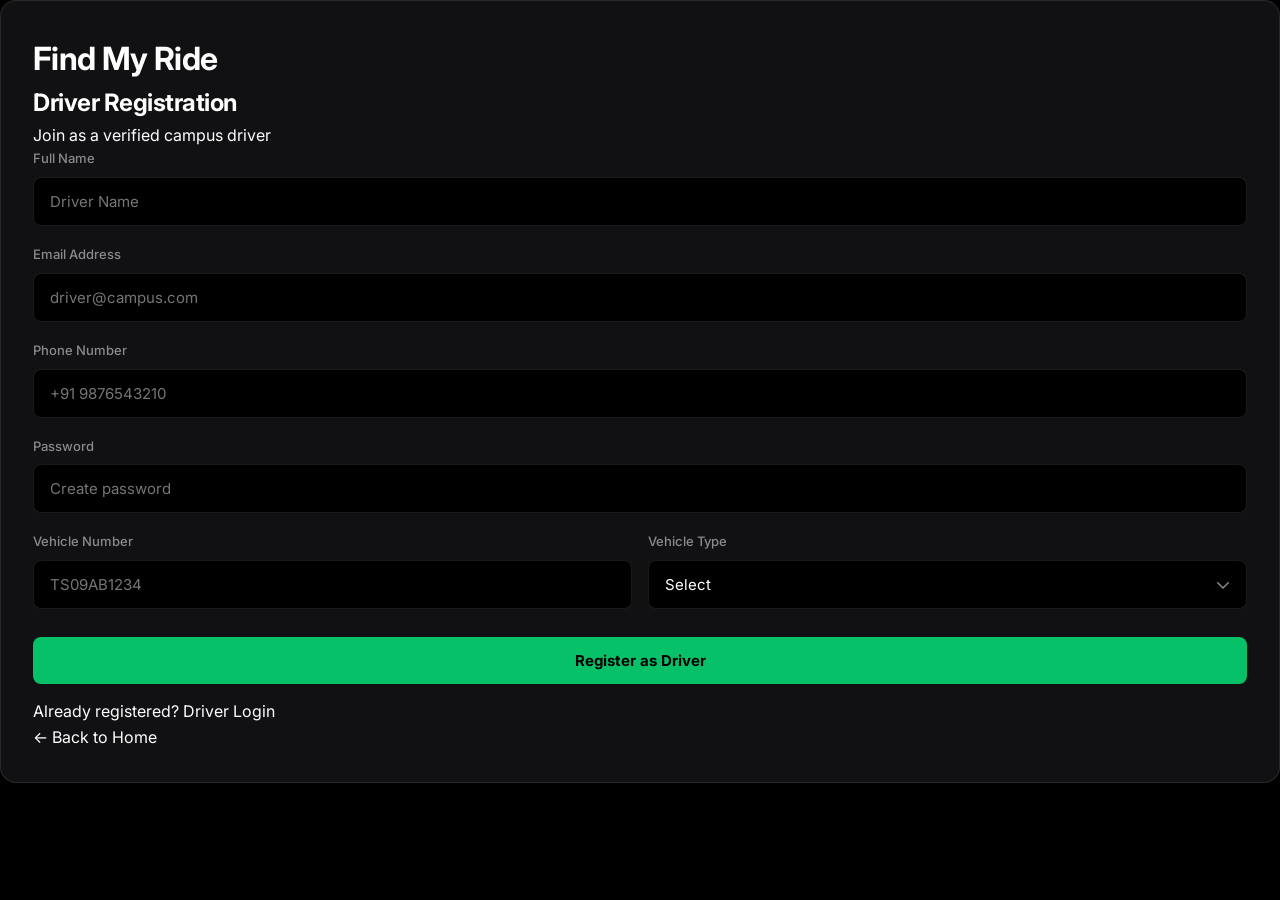
==== frontend/driver-register.html @ df04ccb3 "Update Find My Ride codebase: cleaned comments, enhanced UI and backend API" ====
<!DOCTYPE html>
<html lang="en">

<head>
    <meta charset="UTF-8">
    <meta name="viewport" content="width=device-width, initial-scale=1.0">
    <title>Driver Registration — Find My Ride</title>
    <link rel="stylesheet" href="css/style.css">
</head>

<body>

    <div class="auth-container">
        <div class="auth-card">

            <h1>Find My Ride</h1>
            <h2>Driver Registration</h2>
            <p class="subtitle">Join as a verified campus driver</p>

            <form id="driverRegisterForm">
                <div class="form-group">
                    <label for="driverName">Full Name</label>
                    <input type="text" id="driverName" placeholder="Driver Name" required autocomplete="name">
                </div>

                <div class="form-group">
                    <label for="driverEmail">Email Address</label>
                    <input type="email" id="driverEmail" placeholder="driver@campus.com" required autocomplete="email">
                </div>

                <div class="form-group">
                    <label for="driverPhone">Phone Number</label>
                    <input type="tel" id="driverPhone" placeholder="+91 9876543210" required autocomplete="tel">
                </div>

                <div class="form-group">
                    <label for="driverPassword">Password</label>
                    <input type="password" id="driverPassword" placeholder="Create password" required autocomplete="new-password">
                </div>

                <div class="input-row">
                    <div class="form-group">
                        <label for="vehicleNumber">Vehicle Number</label>
                        <input type="text" id="vehicleNumber" placeholder="TS09AB1234" required>
                    </div>

                    <div class="form-group">
                        <label for="vehicleType">Vehicle Type</label>
                        <select id="vehicleType" required>
                            <option value="">Select</option>
                            <option value="Car">Car</option>
                            <option value="Auto / Rickshaw">Auto / Rickshaw</option>
                            <option value="Bike / Scooter">Bike / Scooter</option>
                            <option value="Cab / SUV">Cab / SUV</option>
                        </select>
                    </div>
                </div>

                <button type="submit" style="margin-top: 10px;">
                    Register as Driver
                </button>
            </form>

            <div id="driverMessage" style="margin-top: 15px; font-weight: 600; font-size: 14px; text-align: center;"></div>

            <div class="auth-links">
                <p>Already registered? <a href="driver-login.html">Driver Login</a></p>
                <p><a href="index.html">← Back to Home</a></p>
            </div>

        </div>
    </div>

    <script src="js/config.js"></script>
    <script src="js/app.js"></script>
    <script src="js/auth.js"></script>

</body>

</html>
---- frontend/css/style.css ----
@import url('https://fonts.googleapis.com/css2?family=Inter:wght@400;500;600;700;800&display=swap');

:root {
    
    --bg-primary: #000000;
    --bg-secondary: #111113;
    --bg-card: #111113;
    --bg-card-hover: #17171a;
    --bg-input: #000000;

    
    --border-color: rgba(255, 255, 255, 0.1);
    --border-highlight: rgba(255, 255, 255, 0.28);

    
    --accent-primary: #06c167;
    --accent-primary-hover: #05a85a;
    --accent-ink: #000000;

    
    --status-pending: #d97706;
    --status-accepted: #06c167;
    --status-completed: #10b981;
    --status-cancelled: #ef4444;

    
    --text-main: #ffffff;
    --text-muted: #8a8a8f;
    --text-dim: #55555a;

    --font-heading: 'Inter', -apple-system, BlinkMacSystemFont, "Segoe UI", Roboto, sans-serif;
    --font-body: 'Inter', -apple-system, BlinkMacSystemFont, "Segoe UI", Roboto, sans-serif;

    --radius-sm: 8px;
    --radius-md: 12px;
    --radius-lg: 16px;
    --radius-full: 9999px;

    
    --shadow-card: none;
    --backdrop-blur: none;
}

* {
    box-sizing: border-box;
    margin: 0;
    padding: 0;
    box-shadow: none !important;
    text-shadow: none !important;
}

body {
    font-family: var(--font-body);
    background-color: var(--bg-primary);
    color: var(--text-main);
    min-height: 100vh;
    line-height: 1.6;
    overflow-x: hidden;
    -webkit-font-smoothing: antialiased;
}

::-webkit-scrollbar {
    width: 6px;
    height: 6px;
}

::-webkit-scrollbar-track {
    background: var(--bg-primary);
}

::-webkit-scrollbar-thumb {
    background: rgba(255, 255, 255, 0.15);
    border-radius: var(--radius-full);
}

::-webkit-scrollbar-thumb:hover {
    background: rgba(255, 255, 255, 0.3);
}

h1, h2, h3, h4, h5, h6 {
    font-family: var(--font-heading);
    font-weight: 700;
    letter-spacing: -0.02em;
    color: var(--text-main);
}

a {
    color: var(--text-main);
    text-decoration: none;
}

*:focus-visible {
    outline: 2px solid var(--accent-primary);
    outline-offset: 2px;
}

.navbar {
    width: 100%;
    padding: 18px 40px;
    background: var(--bg-primary);
    border-bottom: 1px solid var(--border-color);
    position: sticky;
    top: 0;
    z-index: 1000;
    display: flex;
    justify-content: space-between;
    align-items: center;
}

.navbar .logo,
.navbar .brand {
    font-family: var(--font-heading);
    font-size: 20px;
    font-weight: 800;
    color: var(--text-main);
    letter-spacing: -0.03em;
    cursor: pointer;
}

.nav-actions {
    display: flex;
    align-items: center;
    gap: 16px;
}

.user-badge {
    background: var(--bg-secondary);
    border: 1px solid var(--border-color);
    padding: 8px 16px;
    border-radius: var(--radius-full);
    font-size: 13px;
    font-weight: 500;
    color: var(--text-muted);
}

.user-badge strong {
    color: var(--text-main);
}

.container {
    width: 92%;
    max-width: 1200px;
    margin: 36px auto 64px;
}

.dashboard-container {
    width: 94%;
    max-width: 1280px;
    margin: 36px auto 64px;
}

.dashboard-header {
    display: flex;
    justify-content: space-between;
    align-items: center;
    margin-bottom: 32px;
    flex-wrap: wrap;
    gap: 20px;
}

.dashboard-card,
.portal-card,
.auth-card {
    background: var(--bg-secondary);
    border: 1px solid var(--border-color);
    border-radius: var(--radius-lg);
    padding: 32px;
    margin-bottom: 24px;
    transition: border-color 0.2s ease;
}

.dashboard-card:hover,
.portal-card:hover {
    border-color: var(--border-highlight);
}

.section-header {
    display: flex;
    justify-content: space-between;
    align-items: center;
    margin-bottom: 20px;
    gap: 16px;
    flex-wrap: wrap;
}

.section-header h2 {
    font-size: 20px;
    font-weight: 700;
}

.section-header .subtitle {
    font-size: 14px;
    color: var(--text-muted);
    font-weight: 400;
}

form {
    display: flex;
    flex-direction: column;
    gap: 18px;
    text-align: left;
}

.form-group {
    display: flex;
    flex-direction: column;
    gap: 8px;
}

label {
    font-size: 13px;
    font-weight: 500;
    color: var(--text-muted);
}

input,
select,
textarea {
    width: 100%;
    padding: 14px 16px;
    background: var(--bg-primary);
    border: 1px solid var(--border-color);
    border-radius: var(--radius-sm);
    font-family: var(--font-body);
    font-size: 15px;
    font-weight: 400;
    color: var(--text-main);
    transition: border-color 0.2s ease;
}

input:focus,
select:focus,
textarea:focus {
    outline: none;
    border-color: var(--accent-primary);
}

select {
    cursor: pointer;
    appearance: none;
    background-image: url("data:image/svg+xml,%3Csvg xmlns='http://www.w3.org/2000/svg' fill='none' viewBox='0 0 24 24' stroke='%238a8a8f'%3E%3Cpath stroke-linecap='round' stroke-linejoin='round' stroke-width='2' d='M19 9l-7 7-7-7'%3E%3C/path%3E%3C/svg%3E");
    background-repeat: no-repeat;
    background-position: right 14px center;
    background-size: 18px;
    padding-right: 40px;
}

select option {
    background-color: var(--bg-secondary);
    color: var(--text-main);
}

textarea {
    resize: vertical;
    min-height: 90px;
}

.input-row {
    display: grid;
    grid-template-columns: 1fr 1fr;
    gap: 16px;
}

button,
.btn {
    display: inline-flex;
    align-items: center;
    justify-content: center;
    gap: 10px;
    padding: 14px 24px;
    border: none;
    border-radius: var(--radius-sm);
    font-family: var(--font-body);
    font-size: 15px;
    font-weight: 700;
    cursor: pointer;
    background: var(--accent-primary);
    color: var(--accent-ink);
    transition: opacity 0.15s ease;
    text-decoration: none;
}

button:hover,
.btn:hover {
    opacity: 0.9;
}

button.primary,
.btn.primary,
.btn-rapido {
    background: var(--accent-primary);
    color: var(--accent-ink);
    border: none;
    font-weight: 700;
}

button.secondary,
.btn.secondary {
    background: transparent;
    color: var(--text-main);
    border: 1px solid var(--border-color);
}

button.secondary:hover,
.btn.secondary:hover {
    background: var(--bg-card-hover);
    border-color: var(--border-highlight);
}

button.danger,
.btn.danger {
    background: transparent;
    color: var(--status-cancelled);
    border: 1px solid rgba(239, 68, 68, 0.3);
}

button.danger:hover,
.btn.danger:hover {
    background: rgba(239, 68, 68, 0.1);
}

button.success,
.btn.success {
    background: var(--accent-primary);
    color: var(--accent-ink);
}

.small-button,
button.small-button {
    padding: 8px 16px;
    font-size: 13px;
    border-radius: var(--radius-sm);
}

.button-row {
    display: flex;
    gap: 12px;
    flex-wrap: wrap;
}

.preset-section {
    margin: 16px 0 20px;
}

.location-presets {
    display: flex;
    flex-wrap: wrap;
    gap: 8px;
}

.preset-btn {
    padding: 8px 16px;
    background: var(--bg-primary);
    border: 1px solid var(--border-color);
    border-radius: var(--radius-full);
    font-size: 13px;
    font-weight: 500;
    color: var(--text-muted);
    cursor: pointer;
    transition: border-color 0.2s ease, color 0.2s ease;
}

.preset-btn:hover {
    border-color: var(--border-highlight);
    color: var(--text-main);
}

.preset-btn.active {
    background: var(--text-main);
    color: var(--bg-primary);
    border-color: var(--text-main);
}

.map-wrapper {
    position: relative;
    border-radius: var(--radius-md);
    overflow: hidden;
    border: 1px solid var(--border-color);
    margin-top: 16px;
}

#leafletMap,
#driverMap,
#bookingMap,
#activeRideMap {
    width: 100%;
    height: 360px;
    background: #000000;
    z-index: 1;
}

.leaflet-tile-pane {
    filter: brightness(0.55) invert(1) contrast(3.2) hue-rotate(200deg) saturate(0.2) brightness(0.65);
}

.map-overlay-info {
    position: absolute;
    bottom: 12px;
    left: 12px;
    right: 12px;
    z-index: 1000;
    background: #000000;
    border: 1px solid var(--border-color);
    padding: 12px 18px;
    border-radius: var(--radius-sm);
    display: flex;
    justify-content: space-between;
    align-items: center;
    font-size: 13px;
    color: var(--text-muted);
}

.map-overlay-info strong {
    color: var(--text-main);
}

.status-badge {
    display: inline-flex;
    align-items: center;
    padding: 6px 14px;
    border-radius: var(--radius-full);
    font-size: 12px;
    font-weight: 600;
    letter-spacing: 0.03em;
    border: 1px solid var(--border-color);
    color: var(--text-muted);
    background: var(--bg-primary);
}

.badge-pending {
    color: var(--status-pending);
    border-color: rgba(217, 119, 6, 0.35);
    background: rgba(217, 119, 6, 0.08);
}

.badge-accepted,
.badge-started {
    color: var(--accent-primary);
    border-color: rgba(6, 193, 103, 0.35);
    background: rgba(6, 193, 103, 0.08);
}

.badge-completed {
    color: var(--status-completed);
    border-color: rgba(16, 185, 129, 0.35);
    background: rgba(16, 185, 129, 0.08);
}

.badge-cancelled {
    color: var(--status-cancelled);
    border-color: rgba(239, 68, 68, 0.35);
    background: rgba(239, 68, 68, 0.08);
}

.ride-card {
    background: var(--bg-secondary);
    border: 1px solid var(--border-color);
    border-radius: var(--radius-md);
    padding: 24px;
    margin-top: 16px;
    transition: border-color 0.2s ease;
}

.ride-card:hover {
    border-color: var(--border-highlight);
}

.ride-card.active-ride-card {
    border-color: var(--border-highlight);
}

.ride-header {
    display: flex;
    justify-content: space-between;
    align-items: center;
    margin-bottom: 16px;
    padding-bottom: 14px;
    border-bottom: 1px solid var(--border-color);
}

.ride-header h3 {
    font-size: 18px;
    font-weight: 700;
}

.route-flow {
    display: flex;
    flex-direction: column;
    gap: 14px;
    margin: 16px 0;
}

.route-step {
    display: flex;
    align-items: center;
    gap: 12px;
}

.route-label {
    font-size: 12px;
    font-weight: 600;
    color: var(--text-muted);
    min-width: 90px;
    text-transform: uppercase;
    letter-spacing: 0.04em;
}

.route-details strong {
    font-size: 15px;
    color: var(--text-main);
    font-weight: 600;
}

.driver-info-box {
    background: var(--bg-primary);
    border: 1px solid var(--border-color);
    border-radius: var(--radius-sm);
    padding: 18px;
    margin-top: 16px;
    display: grid;
    grid-template-columns: repeat(auto-fit, minmax(180px, 1fr));
    gap: 14px;
}

.driver-info-box p {
    font-size: 14px;
    color: var(--text-muted);
}

.driver-info-box strong {
    color: var(--text-main);
    display: block;
    font-size: 12px;
    text-transform: uppercase;
    letter-spacing: 0.03em;
    margin-bottom: 2px;
}

.empty-state {
    text-align: center;
    padding: 48px 24px;
    color: var(--text-muted);
}

.empty-state h3 {
    font-size: 18px;
    color: var(--text-main);
    margin-bottom: 8px;
}

.filter-row {
    display: flex;
    gap: 12px;
    margin-bottom: 24px;
    flex-wrap: wrap;
}

.filter-row select,
.filter-row input {
    flex: 1;
    min-width: 160px;
}

.profile-grid {
    display: grid;
    grid-template-columns: repeat(auto-fit, minmax(200px, 1fr));
    gap: 16px;
}

.profile-stat {
    background: var(--bg-primary);
    border: 1px solid var(--border-color);
    padding: 16px 20px;
    border-radius: var(--radius-sm);
}

.profile-stat strong {
    font-size: 12px;
    color: var(--text-muted);
    display: block;
    text-transform: uppercase;
    letter-spacing: 0.03em;
    margin-bottom: 4px;
}

.profile-stat p {
    font-size: 16px;
    font-weight: 600;
    color: var(--text-main);
}

.switch-label {
    display: inline-flex;
    align-items: center;
    gap: 14px;
    cursor: pointer;
    font-weight: 600;
    font-size: 15px;
}

.switch {
    position: relative;
    display: inline-block;
    width: 52px;
    height: 28px;
}

.switch input {
    opacity: 0;
    width: 0;
    height: 0;
}

.slider {
    position: absolute;
    cursor: pointer;
    top: 0;
    left: 0;
    right: 0;
    bottom: 0;
    background-color: var(--bg-primary);
    transition: .25s;
    border-radius: 34px;
    border: 1px solid var(--border-color);
}

.slider:before {
    position: absolute;
    content: "";
    height: 20px;
    width: 20px;
    left: 3px;
    bottom: 3px;
    background-color: var(--text-muted);
    transition: .25s;
    border-radius: 50%;
}

input:checked + .slider {
    background-color: var(--bg-primary);
    border-color: var(--accent-primary);
}

input:checked + .slider:before {
    transform: translateX(24px);
    background-color: var(--accent-primary);
}

.toast-stack {
    position: fixed;
    bottom: 24px;
    right: 24px;
    z-index: 9999;
    display: flex;
    flex-direction: column;
    gap: 10px;
    pointer-events: none;
}

.toast {
    background: var(--bg-secondary);
    border: 1px solid var(--border-color);
    padding: 14px 20px;
    border-radius: var(--radius-sm);
    color: var(--text-main);
    font-size: 14px;
    font-weight: 500;
    display: flex;
    align-items: center;
    gap: 12px;
    min-width: 280px;
    max-width: 420px;
    pointer-events: auto;
}

.toast-dot {
    width: 8px;
    height: 8px;
    border-radius: 50%;
    background: var(--text-muted);
}

.toast-dot.success {
    background: var(--accent-primary);
}

.toast-dot.error {
    background: var(--status-cancelled);
}

.unified-portal-body {
    background-color: var(--bg-primary);
    min-height: 100vh;
    display: flex;
    flex-direction: column;
    justify-content: center;
    align-items: center;
    position: relative;
    overflow-x: hidden;
}

.city-map-overlay {
    position: fixed;
    top: 0;
    left: 0;
    width: 100vw;
    height: 100vh;
    background-image: url("data:image/svg+xml,%3Csvg xmlns='http://www.w3.org/2000/svg' width='120' height='120' viewBox='0 0 120 120'%3E%3Cpath d='M0 30h120M0 60h120M0 90h120M30 0v120M60 0v120M90 0v120' stroke='rgba(255,255,255,0.02)' stroke-width='1.5' fill='none'/%3E%3C/svg%3E");
    background-size: 140px 140px;
    z-index: 1;
    pointer-events: none;
}

.portal-brand-header {
    position: relative;
    z-index: 10;
    margin-bottom: 24px;
    text-align: center;
}

.portal-brand-header .brand-logo {
    display: inline-flex;
    align-items: center;
    font-family: var(--font-heading);
    font-size: 26px;
    font-weight: 800;
    color: var(--text-main);
    letter-spacing: -0.03em;
}

.unified-auth-card {
    position: relative;
    z-index: 10;
    width: 100%;
    max-width: 420px;
    background: var(--bg-secondary);
    border: 1px solid var(--border-color);
    border-radius: var(--radius-lg);
    padding: 36px 32px;
}

.segmented-control-wrapper {
    background: var(--bg-primary);
    border: 1px solid var(--border-color);
    border-radius: var(--radius-full);
    padding: 4px;
    display: grid;
    grid-template-columns: 1fr 1fr;
    position: relative;
    margin-bottom: 28px;
}

.segmented-control-wrapper .pill-highlight {
    position: absolute;
    top: 4px;
    bottom: 4px;
    left: 4px;
    width: calc(50% - 4px);
    background: var(--text-main);
    border-radius: var(--radius-full);
    transition: transform 0.25s cubic-bezier(0.4, 0, 0.2, 1);
}

.segmented-control-wrapper.driver-active .pill-highlight {
    transform: translateX(100%);
}

.segmented-control-wrapper .role-btn {
    position: relative;
    z-index: 2;
    background: transparent;
    border: none;
    outline: none;
    color: var(--text-muted);
    font-family: var(--font-heading);
    font-size: 14px;
    font-weight: 600;
    padding: 10px 16px;
    border-radius: var(--radius-full);
    cursor: pointer;
    display: flex;
    align-items: center;
    justify-content: center;
    transition: color 0.25s ease;
}

.segmented-control-wrapper .role-btn.active {
    color: var(--bg-primary);
}

.portal-card-header {
    text-align: center;
    margin-bottom: 24px;
}

.portal-card-header h1 {
    font-size: 22px;
    font-weight: 700;
    color: var(--text-main);
    margin-bottom: 6px;
}

.portal-card-header p {
    font-size: 14px;
    color: var(--text-muted);
}

.form-group-uber {
    margin-bottom: 20px;
}

.form-group-uber label {
    display: block;
    font-size: 13px;
    font-weight: 500;
    color: var(--text-muted);
    margin-bottom: 8px;
}

.input-uber {
    width: 100%;
    background: var(--bg-primary);
    border: 1px solid var(--border-color);
    border-radius: var(--radius-sm);
    padding: 14px 16px;
    font-family: var(--font-body);
    font-size: 15px;
    font-weight: 400;
    color: var(--text-main);
    transition: border-color 0.2s ease;
    outline: none;
}

.input-uber::placeholder {
    color: var(--text-dim);
}

.input-uber:focus {
    border-color: var(--accent-primary);
}

.btn-rapido {
    width: 100%;
    background: var(--accent-primary);
    color: var(--accent-ink);
    font-family: var(--font-heading);
    font-size: 15px;
    font-weight: 700;
    padding: 15px 24px;
    border: none;
    border-radius: var(--radius-sm);
    cursor: pointer;
    display: flex;
    align-items: center;
    justify-content: center;
    gap: 10px;
    transition: opacity 0.15s ease;
    margin-top: 10px;
}

.btn-rapido:hover {
    opacity: 0.9;
}

.portal-card-footer {
    margin-top: 24px;
    padding-top: 20px;
    border-top: 1px solid var(--border-color);
    text-align: center;
    font-size: 14px;
    color: var(--text-muted);
}

.portal-card-footer a {
    color: var(--text-main);
    font-weight: 600;
    text-decoration: none;
    border-bottom: 1px solid var(--text-dim);
}

.portal-card-footer a:hover {
    border-color: var(--text-main);
}

.form-status-msg {
    margin-top: 16px;
    font-size: 14px;
    font-weight: 600;
    text-align: center;
    min-height: 20px;
}

@media (max-width: 768px) {
    .navbar {
        padding: 16px 20px;
    }

    .dashboard-container {
        width: 95%;
        margin-top: 20px;
    }

    .dashboard-card,
    .auth-card {
        padding: 24px 20px;
    }

    .input-row {
        grid-template-columns: 1fr;
    }

    .toast-stack {
        left: 20px;
        right: 20px;
        bottom: 20px;
    }

    .toast {
        min-width: unset;
        width: 100%;
    }
}

.ride-chat-section {
    margin-top: 20px;
    background: var(--bg-primary);
    border: 1px solid var(--border-color);
    border-radius: var(--radius-sm);
    padding: 16px;
}

.ride-chat-header {
    display: flex;
    justify-content: space-between;
    align-items: center;
    padding-bottom: 10px;
    margin-bottom: 12px;
    border-bottom: 1px solid var(--border-color);
}

.ride-chat-header h4 {
    font-size: 14px;
    font-weight: 700;
    color: var(--text-main);
    text-transform: uppercase;
    letter-spacing: 0.03em;
}

.chat-messages-container {
    height: 180px;
    overflow-y: auto;
    display: flex;
    flex-direction: column;
    gap: 8px;
    padding-right: 6px;
    margin-bottom: 12px;
}

.chat-bubble {
    max-width: 80%;
    padding: 10px 14px;
    border-radius: 12px;
    font-size: 13px;
    line-height: 1.4;
    word-break: break-word;
}

.chat-bubble.mine {
    align-self: flex-end;
    background: var(--accent-primary);
    color: var(--accent-ink);
    border-bottom-right-radius: 2px;
    font-weight: 500;
}

.chat-bubble.other {
    align-self: flex-start;
    background: var(--bg-secondary);
    border: 1px solid var(--border-color);
    color: var(--text-main);
    border-bottom-left-radius: 2px;
}

.chat-bubble-sender {
    font-size: 11px;
    font-weight: 700;
    margin-bottom: 3px;
    opacity: 0.75;
}

.chat-bubble-time {
    font-size: 10px;
    opacity: 0.65;
    margin-top: 4px;
    text-align: right;
}

.chat-input-form {
    display: flex;
    gap: 8px;
}

.chat-input-form input {
    flex: 1;
    padding: 10px 14px;
    font-size: 13px;
    background: var(--bg-secondary);
}

.chat-input-form button {
    padding: 10px 18px;
    font-size: 13px;
}

.help-chatbot-fab {
    position: fixed;
    bottom: 24px;
    right: 24px;
    z-index: 9000;
    background: var(--accent-primary);
    color: var(--accent-ink);
    border: none;
    border-radius: var(--radius-full);
    padding: 12px 22px;
    font-family: var(--font-heading);
    font-size: 14px;
    font-weight: 700;
    cursor: pointer;
    display: flex;
    align-items: center;
    gap: 8px;
    box-shadow: none;
    transition: transform 0.15s ease, opacity 0.15s ease;
}

.help-chatbot-fab:hover {
    opacity: 0.9;
    transform: translateY(-2px);
}

.help-chatbot-window {
    position: fixed;
    bottom: 84px;
    right: 24px;
    width: 360px;
    max-width: calc(100vw - 32px);
    height: 480px;
    background: var(--bg-secondary);
    border: 1px solid var(--border-color);
    border-radius: var(--radius-lg);
    z-index: 9001;
    display: flex;
    flex-direction: column;
    overflow: hidden;
}

.help-chatbot-window.hidden {
    display: none;
}

.help-bot-header {
    padding: 16px 20px;
    background: var(--bg-primary);
    border-bottom: 1px solid var(--border-color);
    display: flex;
    justify-content: space-between;
    align-items: center;
}

.help-bot-header h3 {
    font-size: 15px;
    font-weight: 700;
}

.help-bot-header button {
    background: transparent;
    border: none;
    color: var(--text-muted);
    font-size: 18px;
    cursor: pointer;
    padding: 4px;
}

.help-bot-header button:hover {
    color: var(--text-main);
}

.help-bot-messages {
    flex: 1;
    padding: 16px;
    overflow-y: auto;
    display: flex;
    flex-direction: column;
    gap: 12px;
}

.help-bot-bubble {
    max-width: 85%;
    padding: 10px 14px;
    border-radius: 12px;
    font-size: 13px;
    line-height: 1.45;
}

.help-bot-bubble.bot {
    align-self: flex-start;
    background: var(--bg-primary);
    border: 1px solid var(--border-color);
    color: var(--text-main);
    border-bottom-left-radius: 2px;
}

.help-bot-bubble.user {
    align-self: flex-end;
    background: var(--accent-primary);
    color: var(--accent-ink);
    border-bottom-right-radius: 2px;
    font-weight: 500;
}

.help-bot-chips {
    padding: 8px 16px;
    display: flex;
    gap: 6px;
    overflow-x: auto;
    border-top: 1px solid var(--border-color);
    background: var(--bg-primary);
}

.help-chip-btn {
    white-space: nowrap;
    padding: 5px 12px;
    background: var(--bg-secondary);
    border: 1px solid var(--border-color);
    border-radius: var(--radius-full);
    font-size: 11px;
    color: var(--text-muted);
    cursor: pointer;
}

.help-chip-btn:hover {
    border-color: var(--border-highlight);
    color: var(--text-main);
}

.help-bot-input-form {
    padding: 12px 16px;
    background: var(--bg-primary);
    border-top: 1px solid var(--border-color);
    display: flex;
    gap: 8px;
}

.help-bot-input-form input {
    flex: 1;
    padding: 9px 12px;
    font-size: 13px;
    background: var(--bg-secondary);
}

.help-bot-input-form button {
    padding: 9px 16px;
    font-size: 13px;
}
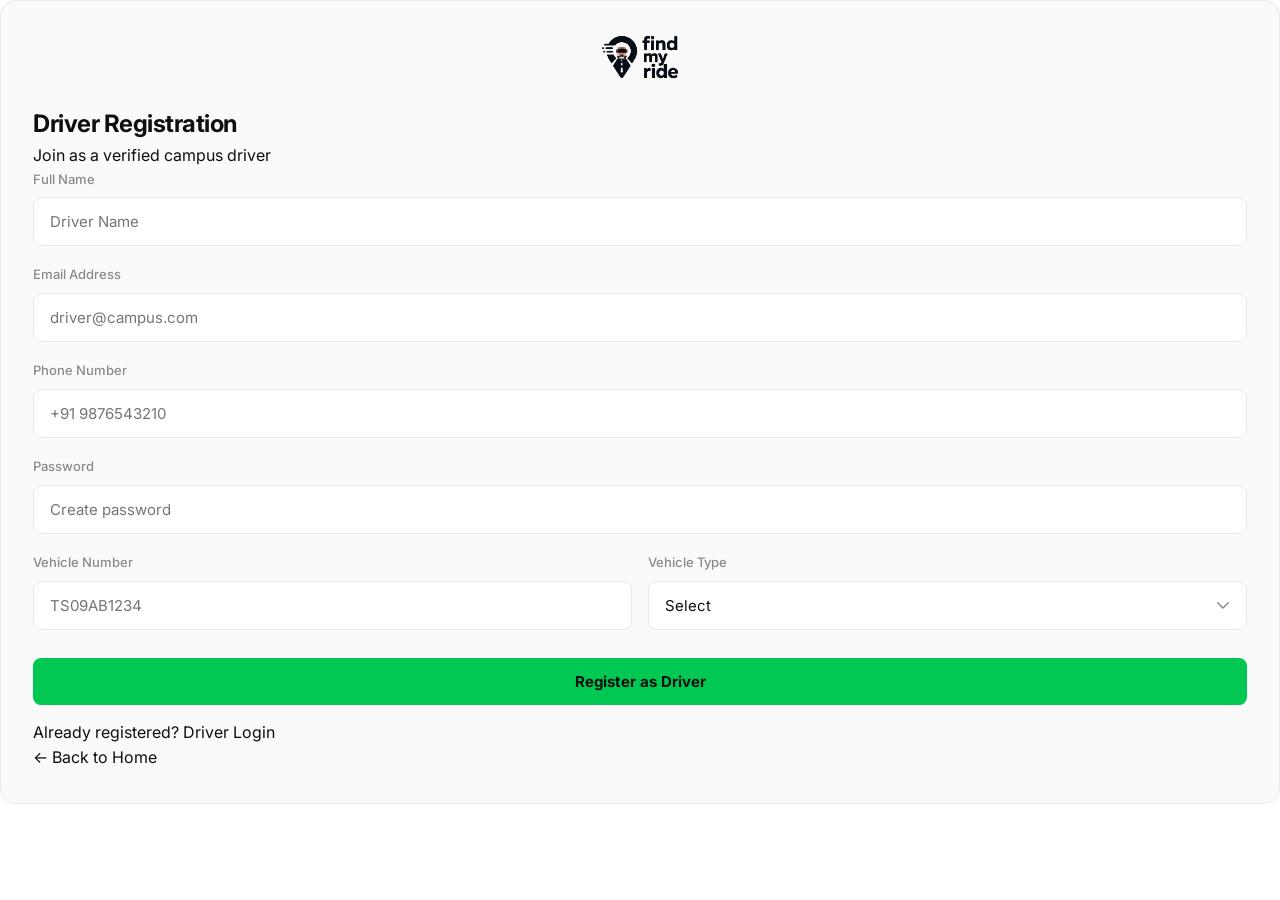
==== commit 87e62266: "changed in config.js" ====
--- a/frontend/driver-register.html
+++ b/frontend/driver-register.html
@@ -6,6 +6,7 @@
     <meta name="viewport" content="width=device-width, initial-scale=1.0">
     <title>Driver Registration — Find My Ride</title>
     <link rel="stylesheet" href="css/style.css">
+    <link rel="icon" type="image/png" href="assets/logo-mark.png">
 </head>
 
 <body>
@@ -13,7 +14,11 @@
     <div class="auth-container">
         <div class="auth-card">
 
-            <h1>Find My Ride</h1>
+            <div style="text-align: center; margin-bottom: 16px;">
+                <a href="index.html" title="Back to Home">
+                    <img src="assets/logo.png" alt="Find My Ride" style="height: 48px; width: auto; object-fit: contain;">
+                </a>
+            </div>
             <h2>Driver Registration</h2>
             <p class="subtitle">Join as a verified campus driver</p>
 
--- a/frontend/css/style.css
+++ b/frontend/css/style.css
@@ -1,1164 +1,2022 @@
-@import url('https://fonts.googleapis.com/css2?family=Inter:wght@400;500;600;700;800&display=swap');
-
-:root {
-    
-    --bg-primary: #000000;
-    --bg-secondary: #111113;
-    --bg-card: #111113;
-    --bg-card-hover: #17171a;
-    --bg-input: #000000;
-
-    
-    --border-color: rgba(255, 255, 255, 0.1);
-    --border-highlight: rgba(255, 255, 255, 0.28);
-
-    
-    --accent-primary: #06c167;
-    --accent-primary-hover: #05a85a;
-    --accent-ink: #000000;
-
-    
-    --status-pending: #d97706;
-    --status-accepted: #06c167;
-    --status-completed: #10b981;
-    --status-cancelled: #ef4444;
-
-    
-    --text-main: #ffffff;
-    --text-muted: #8a8a8f;
-    --text-dim: #55555a;
-
-    --font-heading: 'Inter', -apple-system, BlinkMacSystemFont, "Segoe UI", Roboto, sans-serif;
-    --font-body: 'Inter', -apple-system, BlinkMacSystemFont, "Segoe UI", Roboto, sans-serif;
-
-    --radius-sm: 8px;
-    --radius-md: 12px;
-    --radius-lg: 16px;
-    --radius-full: 9999px;
-
-    
-    --shadow-card: none;
-    --backdrop-blur: none;
-}
-
-* {
-    box-sizing: border-box;
-    margin: 0;
-    padding: 0;
-    box-shadow: none !important;
-    text-shadow: none !important;
-}
-
-body {
-    font-family: var(--font-body);
-    background-color: var(--bg-primary);
-    color: var(--text-main);
-    min-height: 100vh;
-    line-height: 1.6;
-    overflow-x: hidden;
-    -webkit-font-smoothing: antialiased;
-}
-
-::-webkit-scrollbar {
-    width: 6px;
-    height: 6px;
-}
-
-::-webkit-scrollbar-track {
-    background: var(--bg-primary);
-}
-
-::-webkit-scrollbar-thumb {
-    background: rgba(255, 255, 255, 0.15);
-    border-radius: var(--radius-full);
-}
-
-::-webkit-scrollbar-thumb:hover {
-    background: rgba(255, 255, 255, 0.3);
-}
-
-h1, h2, h3, h4, h5, h6 {
-    font-family: var(--font-heading);
-    font-weight: 700;
-    letter-spacing: -0.02em;
-    color: var(--text-main);
-}
-
-a {
-    color: var(--text-main);
-    text-decoration: none;
-}
-
-*:focus-visible {
-    outline: 2px solid var(--accent-primary);
-    outline-offset: 2px;
-}
-
-.navbar {
-    width: 100%;
-    padding: 18px 40px;
-    background: var(--bg-primary);
-    border-bottom: 1px solid var(--border-color);
-    position: sticky;
-    top: 0;
-    z-index: 1000;
-    display: flex;
-    justify-content: space-between;
-    align-items: center;
-}
-
-.navbar .logo,
-.navbar .brand {
-    font-family: var(--font-heading);
-    font-size: 20px;
-    font-weight: 800;
-    color: var(--text-main);
-    letter-spacing: -0.03em;
-    cursor: pointer;
-}
-
-.nav-actions {
-    display: flex;
-    align-items: center;
-    gap: 16px;
-}
-
-.user-badge {
-    background: var(--bg-secondary);
-    border: 1px solid var(--border-color);
-    padding: 8px 16px;
-    border-radius: var(--radius-full);
-    font-size: 13px;
-    font-weight: 500;
-    color: var(--text-muted);
-}
-
-.user-badge strong {
-    color: var(--text-main);
-}
-
-.container {
-    width: 92%;
-    max-width: 1200px;
-    margin: 36px auto 64px;
-}
-
-.dashboard-container {
-    width: 94%;
-    max-width: 1280px;
-    margin: 36px auto 64px;
-}
-
-.dashboard-header {
-    display: flex;
-    justify-content: space-between;
-    align-items: center;
-    margin-bottom: 32px;
-    flex-wrap: wrap;
-    gap: 20px;
-}
-
-.dashboard-card,
-.portal-card,
-.auth-card {
-    background: var(--bg-secondary);
-    border: 1px solid var(--border-color);
-    border-radius: var(--radius-lg);
-    padding: 32px;
-    margin-bottom: 24px;
-    transition: border-color 0.2s ease;
-}
-
-.dashboard-card:hover,
-.portal-card:hover {
-    border-color: var(--border-highlight);
-}
-
-.section-header {
-    display: flex;
-    justify-content: space-between;
-    align-items: center;
-    margin-bottom: 20px;
-    gap: 16px;
-    flex-wrap: wrap;
-}
-
-.section-header h2 {
-    font-size: 20px;
-    font-weight: 700;
-}
-
-.section-header .subtitle {
-    font-size: 14px;
-    color: var(--text-muted);
-    font-weight: 400;
-}
-
-form {
-    display: flex;
-    flex-direction: column;
-    gap: 18px;
-    text-align: left;
-}
-
-.form-group {
-    display: flex;
-    flex-direction: column;
-    gap: 8px;
-}
-
-label {
-    font-size: 13px;
-    font-weight: 500;
-    color: var(--text-muted);
-}
-
-input,
-select,
-textarea {
-    width: 100%;
-    padding: 14px 16px;
-    background: var(--bg-primary);
-    border: 1px solid var(--border-color);
-    border-radius: var(--radius-sm);
-    font-family: var(--font-body);
-    font-size: 15px;
-    font-weight: 400;
-    color: var(--text-main);
-    transition: border-color 0.2s ease;
-}
-
-input:focus,
-select:focus,
-textarea:focus {
-    outline: none;
-    border-color: var(--accent-primary);
-}
-
-select {
-    cursor: pointer;
-    appearance: none;
-    background-image: url("data:image/svg+xml,%3Csvg xmlns='http://www.w3.org/2000/svg' fill='none' viewBox='0 0 24 24' stroke='%238a8a8f'%3E%3Cpath stroke-linecap='round' stroke-linejoin='round' stroke-width='2' d='M19 9l-7 7-7-7'%3E%3C/path%3E%3C/svg%3E");
-    background-repeat: no-repeat;
-    background-position: right 14px center;
-    background-size: 18px;
-    padding-right: 40px;
-}
-
-select option {
-    background-color: var(--bg-secondary);
-    color: var(--text-main);
-}
-
-textarea {
-    resize: vertical;
-    min-height: 90px;
-}
-
-.input-row {
-    display: grid;
-    grid-template-columns: 1fr 1fr;
-    gap: 16px;
-}
-
-button,
-.btn {
-    display: inline-flex;
-    align-items: center;
-    justify-content: center;
-    gap: 10px;
-    padding: 14px 24px;
-    border: none;
-    border-radius: var(--radius-sm);
-    font-family: var(--font-body);
-    font-size: 15px;
-    font-weight: 700;
-    cursor: pointer;
-    background: var(--accent-primary);
-    color: var(--accent-ink);
-    transition: opacity 0.15s ease;
-    text-decoration: none;
-}
-
-button:hover,
-.btn:hover {
-    opacity: 0.9;
-}
-
-button.primary,
-.btn.primary,
-.btn-rapido {
-    background: var(--accent-primary);
-    color: var(--accent-ink);
-    border: none;
-    font-weight: 700;
-}
-
-button.secondary,
-.btn.secondary {
-    background: transparent;
-    color: var(--text-main);
-    border: 1px solid var(--border-color);
-}
-
-button.secondary:hover,
-.btn.secondary:hover {
-    background: var(--bg-card-hover);
-    border-color: var(--border-highlight);
-}
-
-button.danger,
-.btn.danger {
-    background: transparent;
-    color: var(--status-cancelled);
-    border: 1px solid rgba(239, 68, 68, 0.3);
-}
-
-button.danger:hover,
-.btn.danger:hover {
-    background: rgba(239, 68, 68, 0.1);
-}
-
-button.success,
-.btn.success {
-    background: var(--accent-primary);
-    color: var(--accent-ink);
-}
-
-.small-button,
-button.small-button {
-    padding: 8px 16px;
-    font-size: 13px;
-    border-radius: var(--radius-sm);
-}
-
-.button-row {
-    display: flex;
-    gap: 12px;
-    flex-wrap: wrap;
-}
-
-.preset-section {
-    margin: 16px 0 20px;
-}
-
-.location-presets {
-    display: flex;
-    flex-wrap: wrap;
-    gap: 8px;
-}
-
-.preset-btn {
-    padding: 8px 16px;
-    background: var(--bg-primary);
-    border: 1px solid var(--border-color);
-    border-radius: var(--radius-full);
-    font-size: 13px;
-    font-weight: 500;
-    color: var(--text-muted);
-    cursor: pointer;
-    transition: border-color 0.2s ease, color 0.2s ease;
-}
-
-.preset-btn:hover {
-    border-color: var(--border-highlight);
-    color: var(--text-main);
-}
-
-.preset-btn.active {
-    background: var(--text-main);
-    color: var(--bg-primary);
-    border-color: var(--text-main);
-}
-
-.map-wrapper {
-    position: relative;
-    border-radius: var(--radius-md);
-    overflow: hidden;
-    border: 1px solid var(--border-color);
-    margin-top: 16px;
-}
-
-#leafletMap,
-#driverMap,
-#bookingMap,
-#activeRideMap {
-    width: 100%;
-    height: 360px;
-    background: #000000;
-    z-index: 1;
-}
-
-.leaflet-tile-pane {
-    filter: brightness(0.55) invert(1) contrast(3.2) hue-rotate(200deg) saturate(0.2) brightness(0.65);
-}
-
-.map-overlay-info {
-    position: absolute;
-    bottom: 12px;
-    left: 12px;
-    right: 12px;
-    z-index: 1000;
-    background: #000000;
-    border: 1px solid var(--border-color);
-    padding: 12px 18px;
-    border-radius: var(--radius-sm);
-    display: flex;
-    justify-content: space-between;
-    align-items: center;
-    font-size: 13px;
-    color: var(--text-muted);
-}
-
-.map-overlay-info strong {
-    color: var(--text-main);
-}
-
-.status-badge {
-    display: inline-flex;
-    align-items: center;
-    padding: 6px 14px;
-    border-radius: var(--radius-full);
-    font-size: 12px;
-    font-weight: 600;
-    letter-spacing: 0.03em;
-    border: 1px solid var(--border-color);
-    color: var(--text-muted);
-    background: var(--bg-primary);
-}
-
-.badge-pending {
-    color: var(--status-pending);
-    border-color: rgba(217, 119, 6, 0.35);
-    background: rgba(217, 119, 6, 0.08);
-}
-
-.badge-accepted,
-.badge-started {
-    color: var(--accent-primary);
-    border-color: rgba(6, 193, 103, 0.35);
-    background: rgba(6, 193, 103, 0.08);
-}
-
-.badge-completed {
-    color: var(--status-completed);
-    border-color: rgba(16, 185, 129, 0.35);
-    background: rgba(16, 185, 129, 0.08);
-}
-
-.badge-cancelled {
-    color: var(--status-cancelled);
-    border-color: rgba(239, 68, 68, 0.35);
-    background: rgba(239, 68, 68, 0.08);
-}
-
-.ride-card {
-    background: var(--bg-secondary);
-    border: 1px solid var(--border-color);
-    border-radius: var(--radius-md);
-    padding: 24px;
-    margin-top: 16px;
-    transition: border-color 0.2s ease;
-}
-
-.ride-card:hover {
-    border-color: var(--border-highlight);
-}
-
-.ride-card.active-ride-card {
-    border-color: var(--border-highlight);
-}
-
-.ride-header {
-    display: flex;
-    justify-content: space-between;
-    align-items: center;
-    margin-bottom: 16px;
-    padding-bottom: 14px;
-    border-bottom: 1px solid var(--border-color);
-}
-
-.ride-header h3 {
-    font-size: 18px;
-    font-weight: 700;
-}
-
-.route-flow {
-    display: flex;
-    flex-direction: column;
-    gap: 14px;
-    margin: 16px 0;
-}
-
-.route-step {
-    display: flex;
-    align-items: center;
-    gap: 12px;
-}
-
-.route-label {
-    font-size: 12px;
-    font-weight: 600;
-    color: var(--text-muted);
-    min-width: 90px;
-    text-transform: uppercase;
-    letter-spacing: 0.04em;
-}
-
-.route-details strong {
-    font-size: 15px;
-    color: var(--text-main);
-    font-weight: 600;
-}
-
-.driver-info-box {
-    background: var(--bg-primary);
-    border: 1px solid var(--border-color);
-    border-radius: var(--radius-sm);
-    padding: 18px;
-    margin-top: 16px;
-    display: grid;
-    grid-template-columns: repeat(auto-fit, minmax(180px, 1fr));
-    gap: 14px;
-}
-
-.driver-info-box p {
-    font-size: 14px;
-    color: var(--text-muted);
-}
-
-.driver-info-box strong {
-    color: var(--text-main);
-    display: block;
-    font-size: 12px;
-    text-transform: uppercase;
-    letter-spacing: 0.03em;
-    margin-bottom: 2px;
-}
-
-.empty-state {
-    text-align: center;
-    padding: 48px 24px;
-    color: var(--text-muted);
-}
-
-.empty-state h3 {
-    font-size: 18px;
-    color: var(--text-main);
-    margin-bottom: 8px;
-}
-
-.filter-row {
-    display: flex;
-    gap: 12px;
-    margin-bottom: 24px;
-    flex-wrap: wrap;
-}
-
-.filter-row select,
-.filter-row input {
-    flex: 1;
-    min-width: 160px;
-}
-
-.profile-grid {
-    display: grid;
-    grid-template-columns: repeat(auto-fit, minmax(200px, 1fr));
-    gap: 16px;
-}
-
-.profile-stat {
-    background: var(--bg-primary);
-    border: 1px solid var(--border-color);
-    padding: 16px 20px;
-    border-radius: var(--radius-sm);
-}
-
-.profile-stat strong {
-    font-size: 12px;
-    color: var(--text-muted);
-    display: block;
-    text-transform: uppercase;
-    letter-spacing: 0.03em;
-    margin-bottom: 4px;
-}
-
-.profile-stat p {
-    font-size: 16px;
-    font-weight: 600;
-    color: var(--text-main);
-}
-
-.switch-label {
-    display: inline-flex;
-    align-items: center;
-    gap: 14px;
-    cursor: pointer;
-    font-weight: 600;
-    font-size: 15px;
-}
-
-.switch {
-    position: relative;
-    display: inline-block;
-    width: 52px;
-    height: 28px;
-}
-
-.switch input {
-    opacity: 0;
-    width: 0;
-    height: 0;
-}
-
-.slider {
-    position: absolute;
-    cursor: pointer;
-    top: 0;
-    left: 0;
-    right: 0;
-    bottom: 0;
-    background-color: var(--bg-primary);
-    transition: .25s;
-    border-radius: 34px;
-    border: 1px solid var(--border-color);
-}
-
-.slider:before {
-    position: absolute;
-    content: "";
-    height: 20px;
-    width: 20px;
-    left: 3px;
-    bottom: 3px;
-    background-color: var(--text-muted);
-    transition: .25s;
-    border-radius: 50%;
-}
-
-input:checked + .slider {
-    background-color: var(--bg-primary);
-    border-color: var(--accent-primary);
-}
-
-input:checked + .slider:before {
-    transform: translateX(24px);
-    background-color: var(--accent-primary);
-}
-
-.toast-stack {
-    position: fixed;
-    bottom: 24px;
-    right: 24px;
-    z-index: 9999;
-    display: flex;
-    flex-direction: column;
-    gap: 10px;
-    pointer-events: none;
-}
-
-.toast {
-    background: var(--bg-secondary);
-    border: 1px solid var(--border-color);
-    padding: 14px 20px;
-    border-radius: var(--radius-sm);
-    color: var(--text-main);
-    font-size: 14px;
-    font-weight: 500;
-    display: flex;
-    align-items: center;
-    gap: 12px;
-    min-width: 280px;
-    max-width: 420px;
-    pointer-events: auto;
-}
-
-.toast-dot {
-    width: 8px;
-    height: 8px;
-    border-radius: 50%;
-    background: var(--text-muted);
-}
-
-.toast-dot.success {
-    background: var(--accent-primary);
-}
-
-.toast-dot.error {
-    background: var(--status-cancelled);
-}
-
-.unified-portal-body {
-    background-color: var(--bg-primary);
-    min-height: 100vh;
-    display: flex;
-    flex-direction: column;
-    justify-content: center;
-    align-items: center;
-    position: relative;
-    overflow-x: hidden;
-}
-
-.city-map-overlay {
-    position: fixed;
-    top: 0;
-    left: 0;
-    width: 100vw;
-    height: 100vh;
-    background-image: url("data:image/svg+xml,%3Csvg xmlns='http://www.w3.org/2000/svg' width='120' height='120' viewBox='0 0 120 120'%3E%3Cpath d='M0 30h120M0 60h120M0 90h120M30 0v120M60 0v120M90 0v120' stroke='rgba(255,255,255,0.02)' stroke-width='1.5' fill='none'/%3E%3C/svg%3E");
-    background-size: 140px 140px;
-    z-index: 1;
-    pointer-events: none;
-}
-
-.portal-brand-header {
-    position: relative;
-    z-index: 10;
-    margin-bottom: 24px;
-    text-align: center;
-}
-
-.portal-brand-header .brand-logo {
-    display: inline-flex;
-    align-items: center;
-    font-family: var(--font-heading);
-    font-size: 26px;
-    font-weight: 800;
-    color: var(--text-main);
-    letter-spacing: -0.03em;
-}
-
-.unified-auth-card {
-    position: relative;
-    z-index: 10;
-    width: 100%;
-    max-width: 420px;
-    background: var(--bg-secondary);
-    border: 1px solid var(--border-color);
-    border-radius: var(--radius-lg);
-    padding: 36px 32px;
-}
-
-.segmented-control-wrapper {
-    background: var(--bg-primary);
-    border: 1px solid var(--border-color);
-    border-radius: var(--radius-full);
-    padding: 4px;
-    display: grid;
-    grid-template-columns: 1fr 1fr;
-    position: relative;
-    margin-bottom: 28px;
-}
-
-.segmented-control-wrapper .pill-highlight {
-    position: absolute;
-    top: 4px;
-    bottom: 4px;
-    left: 4px;
-    width: calc(50% - 4px);
-    background: var(--text-main);
-    border-radius: var(--radius-full);
-    transition: transform 0.25s cubic-bezier(0.4, 0, 0.2, 1);
-}
-
-.segmented-control-wrapper.driver-active .pill-highlight {
-    transform: translateX(100%);
-}
-
-.segmented-control-wrapper .role-btn {
-    position: relative;
-    z-index: 2;
-    background: transparent;
-    border: none;
-    outline: none;
-    color: var(--text-muted);
-    font-family: var(--font-heading);
-    font-size: 14px;
-    font-weight: 600;
-    padding: 10px 16px;
-    border-radius: var(--radius-full);
-    cursor: pointer;
-    display: flex;
-    align-items: center;
-    justify-content: center;
-    transition: color 0.25s ease;
-}
-
-.segmented-control-wrapper .role-btn.active {
-    color: var(--bg-primary);
-}
-
-.portal-card-header {
-    text-align: center;
-    margin-bottom: 24px;
-}
-
-.portal-card-header h1 {
-    font-size: 22px;
-    font-weight: 700;
-    color: var(--text-main);
-    margin-bottom: 6px;
-}
-
-.portal-card-header p {
-    font-size: 14px;
-    color: var(--text-muted);
-}
-
-.form-group-uber {
-    margin-bottom: 20px;
-}
-
-.form-group-uber label {
-    display: block;
-    font-size: 13px;
-    font-weight: 500;
-    color: var(--text-muted);
-    margin-bottom: 8px;
-}
-
-.input-uber {
-    width: 100%;
-    background: var(--bg-primary);
-    border: 1px solid var(--border-color);
-    border-radius: var(--radius-sm);
-    padding: 14px 16px;
-    font-family: var(--font-body);
-    font-size: 15px;
-    font-weight: 400;
-    color: var(--text-main);
-    transition: border-color 0.2s ease;
-    outline: none;
-}
-
-.input-uber::placeholder {
-    color: var(--text-dim);
-}
-
-.input-uber:focus {
-    border-color: var(--accent-primary);
-}
-
-.btn-rapido {
-    width: 100%;
-    background: var(--accent-primary);
-    color: var(--accent-ink);
-    font-family: var(--font-heading);
-    font-size: 15px;
-    font-weight: 700;
-    padding: 15px 24px;
-    border: none;
-    border-radius: var(--radius-sm);
-    cursor: pointer;
-    display: flex;
-    align-items: center;
-    justify-content: center;
-    gap: 10px;
-    transition: opacity 0.15s ease;
-    margin-top: 10px;
-}
-
-.btn-rapido:hover {
-    opacity: 0.9;
-}
-
-.portal-card-footer {
-    margin-top: 24px;
-    padding-top: 20px;
-    border-top: 1px solid var(--border-color);
-    text-align: center;
-    font-size: 14px;
-    color: var(--text-muted);
-}
-
-.portal-card-footer a {
-    color: var(--text-main);
-    font-weight: 600;
-    text-decoration: none;
-    border-bottom: 1px solid var(--text-dim);
-}
-
-.portal-card-footer a:hover {
-    border-color: var(--text-main);
-}
-
-.form-status-msg {
-    margin-top: 16px;
-    font-size: 14px;
-    font-weight: 600;
-    text-align: center;
-    min-height: 20px;
-}
-
-@media (max-width: 768px) {
-    .navbar {
-        padding: 16px 20px;
-    }
-
-    .dashboard-container {
-        width: 95%;
-        margin-top: 20px;
-    }
-
-    .dashboard-card,
-    .auth-card {
-        padding: 24px 20px;
-    }
-
-    .input-row {
-        grid-template-columns: 1fr;
-    }
-
-    .toast-stack {
-        left: 20px;
-        right: 20px;
-        bottom: 20px;
-    }
-
-    .toast {
-        min-width: unset;
-        width: 100%;
-    }
-}
-
-.ride-chat-section {
-    margin-top: 20px;
-    background: var(--bg-primary);
-    border: 1px solid var(--border-color);
-    border-radius: var(--radius-sm);
-    padding: 16px;
-}
-
-.ride-chat-header {
-    display: flex;
-    justify-content: space-between;
-    align-items: center;
-    padding-bottom: 10px;
-    margin-bottom: 12px;
-    border-bottom: 1px solid var(--border-color);
-}
-
-.ride-chat-header h4 {
-    font-size: 14px;
-    font-weight: 700;
-    color: var(--text-main);
-    text-transform: uppercase;
-    letter-spacing: 0.03em;
-}
-
-.chat-messages-container {
-    height: 180px;
-    overflow-y: auto;
-    display: flex;
-    flex-direction: column;
-    gap: 8px;
-    padding-right: 6px;
-    margin-bottom: 12px;
-}
-
-.chat-bubble {
-    max-width: 80%;
-    padding: 10px 14px;
-    border-radius: 12px;
-    font-size: 13px;
-    line-height: 1.4;
-    word-break: break-word;
-}
-
-.chat-bubble.mine {
-    align-self: flex-end;
-    background: var(--accent-primary);
-    color: var(--accent-ink);
-    border-bottom-right-radius: 2px;
-    font-weight: 500;
-}
-
-.chat-bubble.other {
-    align-self: flex-start;
-    background: var(--bg-secondary);
-    border: 1px solid var(--border-color);
-    color: var(--text-main);
-    border-bottom-left-radius: 2px;
-}
-
-.chat-bubble-sender {
-    font-size: 11px;
-    font-weight: 700;
-    margin-bottom: 3px;
-    opacity: 0.75;
-}
-
-.chat-bubble-time {
-    font-size: 10px;
-    opacity: 0.65;
-    margin-top: 4px;
-    text-align: right;
-}
-
-.chat-input-form {
-    display: flex;
-    gap: 8px;
-}
-
-.chat-input-form input {
-    flex: 1;
-    padding: 10px 14px;
-    font-size: 13px;
-    background: var(--bg-secondary);
-}
-
-.chat-input-form button {
-    padding: 10px 18px;
-    font-size: 13px;
-}
-
-.help-chatbot-fab {
-    position: fixed;
-    bottom: 24px;
-    right: 24px;
-    z-index: 9000;
-    background: var(--accent-primary);
-    color: var(--accent-ink);
-    border: none;
-    border-radius: var(--radius-full);
-    padding: 12px 22px;
-    font-family: var(--font-heading);
-    font-size: 14px;
-    font-weight: 700;
-    cursor: pointer;
-    display: flex;
-    align-items: center;
-    gap: 8px;
-    box-shadow: none;
-    transition: transform 0.15s ease, opacity 0.15s ease;
-}
-
-.help-chatbot-fab:hover {
-    opacity: 0.9;
-    transform: translateY(-2px);
-}
-
-.help-chatbot-window {
-    position: fixed;
-    bottom: 84px;
-    right: 24px;
-    width: 360px;
-    max-width: calc(100vw - 32px);
-    height: 480px;
-    background: var(--bg-secondary);
-    border: 1px solid var(--border-color);
-    border-radius: var(--radius-lg);
-    z-index: 9001;
-    display: flex;
-    flex-direction: column;
-    overflow: hidden;
-}
-
-.help-chatbot-window.hidden {
-    display: none;
-}
-
-.help-bot-header {
-    padding: 16px 20px;
-    background: var(--bg-primary);
-    border-bottom: 1px solid var(--border-color);
-    display: flex;
-    justify-content: space-between;
-    align-items: center;
-}
-
-.help-bot-header h3 {
-    font-size: 15px;
-    font-weight: 700;
-}
-
-.help-bot-header button {
-    background: transparent;
-    border: none;
-    color: var(--text-muted);
-    font-size: 18px;
-    cursor: pointer;
-    padding: 4px;
-}
-
-.help-bot-header button:hover {
-    color: var(--text-main);
-}
-
-.help-bot-messages {
-    flex: 1;
-    padding: 16px;
-    overflow-y: auto;
-    display: flex;
-    flex-direction: column;
-    gap: 12px;
-}
-
-.help-bot-bubble {
-    max-width: 85%;
-    padding: 10px 14px;
-    border-radius: 12px;
-    font-size: 13px;
-    line-height: 1.45;
-}
-
-.help-bot-bubble.bot {
-    align-self: flex-start;
-    background: var(--bg-primary);
-    border: 1px solid var(--border-color);
-    color: var(--text-main);
-    border-bottom-left-radius: 2px;
-}
-
-.help-bot-bubble.user {
-    align-self: flex-end;
-    background: var(--accent-primary);
-    color: var(--accent-ink);
-    border-bottom-right-radius: 2px;
-    font-weight: 500;
-}
-
-.help-bot-chips {
-    padding: 8px 16px;
-    display: flex;
-    gap: 6px;
-    overflow-x: auto;
-    border-top: 1px solid var(--border-color);
-    background: var(--bg-primary);
-}
-
-.help-chip-btn {
-    white-space: nowrap;
-    padding: 5px 12px;
-    background: var(--bg-secondary);
-    border: 1px solid var(--border-color);
-    border-radius: var(--radius-full);
-    font-size: 11px;
-    color: var(--text-muted);
-    cursor: pointer;
-}
-
-.help-chip-btn:hover {
-    border-color: var(--border-highlight);
-    color: var(--text-main);
-}
-
-.help-bot-input-form {
-    padding: 12px 16px;
-    background: var(--bg-primary);
-    border-top: 1px solid var(--border-color);
-    display: flex;
-    gap: 8px;
-}
-
-.help-bot-input-form input {
-    flex: 1;
-    padding: 9px 12px;
-    font-size: 13px;
-    background: var(--bg-secondary);
-}
-
-.help-bot-input-form button {
-    padding: 9px 16px;
-    font-size: 13px;
-}+@import url('https://fonts.googleapis.com/css2?family=Inter:wght@400;500;600;700;800&display=swap');
+
+:root {
+    /* Background: #FFFFFF */
+    --bg-primary: #FFFFFF;
+    --bg-secondary: #FAFAFA;
+    --bg-card: #FFFFFF;
+    --bg-card-hover: #F5F5F7;
+    --bg-input: #FFFFFF;
+
+    /* Subtle borders */
+    --border-color: #E8E8E8;
+    --border-highlight: #C5C5C5;
+
+    /* Accent (CTA/buttons only): #00C853 (single green) */
+    --accent-primary: #00C853;
+    --accent-primary-hover: #00B248;
+    --accent-ink: #0F0F0F;
+
+    /* Statuses: Single green #00C853 for ride available/confirmed */
+    --status-pending: #8A8A8A;
+    --status-accepted: #00C853;
+    --status-completed: #00C853;
+    --status-cancelled: #E53935;
+
+    /* Primary/Text: #0F0F0F (near-black), Muted: #8A8A8A (grey) */
+    --text-main: #0F0F0F;
+    --text-muted: #8A8A8A;
+    --text-dim: #AFAFAF;
+
+    --font-heading: 'Inter', -apple-system, BlinkMacSystemFont, "Segoe UI", Roboto, sans-serif;
+    --font-body: 'Inter', -apple-system, BlinkMacSystemFont, "Segoe UI", Roboto, sans-serif;
+
+    --radius-sm: 8px;
+    --radius-md: 12px;
+    --radius-lg: 16px;
+    --radius-full: 9999px;
+
+    --shadow-card: 0 2px 10px rgba(15, 15, 15, 0.05);
+    --backdrop-blur: blur(12px);
+}
+
+* {
+    box-sizing: border-box;
+    margin: 0;
+    padding: 0;
+}
+
+body {
+    font-family: var(--font-body);
+    background-color: var(--bg-primary);
+    color: var(--text-main);
+    min-height: 100vh;
+    line-height: 1.6;
+    overflow-x: hidden;
+    -webkit-font-smoothing: antialiased;
+}
+
+::-webkit-scrollbar {
+    width: 6px;
+    height: 6px;
+}
+
+::-webkit-scrollbar-track {
+    background: var(--bg-primary);
+}
+
+::-webkit-scrollbar-thumb {
+    background: #E0E0E0;
+    border-radius: var(--radius-full);
+}
+
+::-webkit-scrollbar-thumb:hover {
+    background: var(--text-muted);
+}
+
+h1, h2, h3, h4, h5, h6 {
+    font-family: var(--font-heading);
+    font-weight: 700;
+    letter-spacing: -0.02em;
+    color: var(--text-main);
+}
+
+a {
+    color: var(--text-main);
+    text-decoration: none;
+}
+
+*:focus-visible {
+    outline: 2px solid var(--accent-primary);
+    outline-offset: 2px;
+}
+
+.navbar {
+    width: 100%;
+    padding: 18px 40px;
+    background: var(--bg-primary);
+    border-bottom: 1px solid var(--border-color);
+    position: sticky;
+    top: 0;
+    z-index: 1000;
+    display: flex;
+    justify-content: space-between;
+    align-items: center;
+}
+
+.navbar .logo,
+.navbar .brand {
+    display: inline-flex;
+    align-items: center;
+    gap: 12px;
+    font-family: var(--font-heading);
+    font-size: 20px;
+    font-weight: 800;
+    color: var(--text-main);
+    letter-spacing: -0.03em;
+    cursor: pointer;
+    text-decoration: none;
+}
+
+.brand-logo-img {
+    height: 46px;
+    width: auto;
+    max-height: 48px;
+    object-fit: contain;
+    display: block;
+    transition: transform 0.2s cubic-bezier(0.16, 1, 0.3, 1);
+}
+
+.nav-logo-img {
+    height: 36px;
+    width: auto;
+    max-height: 40px;
+    object-fit: contain;
+    display: block;
+    transition: transform 0.2s cubic-bezier(0.16, 1, 0.3, 1);
+}
+
+.portal-brand-header .brand-logo:hover .brand-logo-img,
+.navbar .logo:hover .nav-logo-img {
+    transform: scale(1.03);
+}
+
+.nav-actions {
+    display: flex;
+    align-items: center;
+    gap: 16px;
+}
+
+.user-badge {
+    background: var(--bg-secondary);
+    border: 1px solid var(--border-color);
+    padding: 8px 16px;
+    border-radius: var(--radius-full);
+    font-size: 13px;
+    font-weight: 500;
+    color: var(--text-muted);
+}
+
+.user-badge strong {
+    color: var(--text-main);
+}
+
+.container {
+    width: 92%;
+    max-width: 1200px;
+    margin: 36px auto 64px;
+}
+
+.dashboard-container {
+    width: 94%;
+    max-width: 1280px;
+    margin: 36px auto 64px;
+}
+
+.dashboard-header {
+    display: flex;
+    justify-content: space-between;
+    align-items: center;
+    margin-bottom: 32px;
+    flex-wrap: wrap;
+    gap: 20px;
+}
+
+.dashboard-card,
+.portal-card,
+.auth-card {
+    background: var(--bg-secondary);
+    border: 1px solid var(--border-color);
+    border-radius: var(--radius-lg);
+    padding: 32px;
+    margin-bottom: 24px;
+    transition: border-color 0.2s ease;
+}
+
+.dashboard-card:hover,
+.portal-card:hover {
+    border-color: var(--border-highlight);
+}
+
+.section-header {
+    display: flex;
+    justify-content: space-between;
+    align-items: center;
+    margin-bottom: 20px;
+    gap: 16px;
+    flex-wrap: wrap;
+}
+
+.section-header h2 {
+    font-size: 20px;
+    font-weight: 700;
+}
+
+.section-header .subtitle {
+    font-size: 14px;
+    color: var(--text-muted);
+    font-weight: 400;
+}
+
+form {
+    display: flex;
+    flex-direction: column;
+    gap: 18px;
+    text-align: left;
+}
+
+.form-group {
+    display: flex;
+    flex-direction: column;
+    gap: 8px;
+}
+
+label {
+    font-size: 13px;
+    font-weight: 500;
+    color: var(--text-muted);
+}
+
+input,
+select,
+textarea {
+    width: 100%;
+    padding: 14px 16px;
+    background: var(--bg-primary);
+    border: 1px solid var(--border-color);
+    border-radius: var(--radius-sm);
+    font-family: var(--font-body);
+    font-size: 15px;
+    font-weight: 400;
+    color: var(--text-main);
+    transition: border-color 0.2s ease;
+}
+
+input:focus,
+select:focus,
+textarea:focus {
+    outline: none;
+    border-color: var(--accent-primary);
+}
+
+select {
+    cursor: pointer;
+    appearance: none;
+    background-image: url("data:image/svg+xml,%3Csvg xmlns='http://www.w3.org/2000/svg' fill='none' viewBox='0 0 24 24' stroke='%238a8a8f'%3E%3Cpath stroke-linecap='round' stroke-linejoin='round' stroke-width='2' d='M19 9l-7 7-7-7'%3E%3C/path%3E%3C/svg%3E");
+    background-repeat: no-repeat;
+    background-position: right 14px center;
+    background-size: 18px;
+    padding-right: 40px;
+}
+
+select option {
+    background-color: var(--bg-secondary);
+    color: var(--text-main);
+}
+
+textarea {
+    resize: vertical;
+    min-height: 90px;
+}
+
+.input-row {
+    display: grid;
+    grid-template-columns: 1fr 1fr;
+    gap: 16px;
+}
+
+button,
+.btn {
+    display: inline-flex;
+    align-items: center;
+    justify-content: center;
+    gap: 10px;
+    padding: 14px 24px;
+    border: none;
+    border-radius: var(--radius-sm);
+    font-family: var(--font-body);
+    font-size: 15px;
+    font-weight: 700;
+    cursor: pointer;
+    background: var(--accent-primary);
+    color: var(--accent-ink);
+    transition: opacity 0.15s ease;
+    text-decoration: none;
+}
+
+button:hover,
+.btn:hover {
+    opacity: 0.9;
+}
+
+button.primary,
+.btn.primary,
+.btn-rapido {
+    background: var(--accent-primary);
+    color: var(--accent-ink);
+    border: none;
+    font-weight: 700;
+}
+
+button.secondary,
+.btn.secondary {
+    background: transparent;
+    color: var(--text-main);
+    border: 1px solid var(--border-color);
+}
+
+button.secondary:hover,
+.btn.secondary:hover {
+    background: var(--bg-card-hover);
+    border-color: var(--border-highlight);
+}
+
+button.danger,
+.btn.danger {
+    background: transparent;
+    color: var(--status-cancelled);
+    border: 1px solid rgba(239, 68, 68, 0.3);
+}
+
+button.danger:hover,
+.btn.danger:hover {
+    background: rgba(239, 68, 68, 0.1);
+}
+
+button.success,
+.btn.success {
+    background: var(--accent-primary);
+    color: var(--accent-ink);
+}
+
+.small-button,
+button.small-button {
+    padding: 8px 16px;
+    font-size: 13px;
+    border-radius: var(--radius-sm);
+}
+
+.button-row {
+    display: flex;
+    gap: 12px;
+    flex-wrap: wrap;
+}
+
+.preset-section {
+    margin: 16px 0 20px;
+}
+
+.location-presets {
+    display: flex;
+    flex-wrap: wrap;
+    gap: 8px;
+}
+
+.preset-btn {
+    padding: 8px 16px;
+    background: var(--bg-primary);
+    border: 1px solid var(--border-color);
+    border-radius: var(--radius-full);
+    font-size: 13px;
+    font-weight: 500;
+    color: var(--text-muted);
+    cursor: pointer;
+    transition: border-color 0.2s ease, color 0.2s ease;
+}
+
+.preset-btn:hover {
+    border-color: var(--border-highlight);
+    color: var(--text-main);
+}
+
+.preset-btn.active {
+    background: var(--text-main);
+    color: var(--bg-primary);
+    border-color: var(--text-main);
+}
+
+.map-wrapper {
+    position: relative;
+    border-radius: var(--radius-md);
+    overflow: hidden;
+    border: 1px solid var(--border-color);
+    margin-top: 16px;
+}
+
+#leafletMap,
+#driverMap,
+#bookingMap,
+#activeRideMap {
+    width: 100%;
+    height: 360px;
+    background: var(--bg-secondary);
+    z-index: 1;
+}
+
+.leaflet-tile-pane {
+    filter: saturate(0.85) contrast(1.02);
+}
+
+.map-overlay-info {
+    position: absolute;
+    bottom: 12px;
+    left: 12px;
+    right: 12px;
+    z-index: 1000;
+    background: rgba(255, 255, 255, 0.94);
+    backdrop-filter: blur(10px);
+    border: 1px solid var(--border-color);
+    padding: 12px 18px;
+    border-radius: var(--radius-sm);
+    display: flex;
+    justify-content: space-between;
+    align-items: center;
+    font-size: 13px;
+    color: var(--text-muted);
+    box-shadow: 0 4px 14px rgba(15, 15, 15, 0.08);
+}
+
+.map-overlay-info strong {
+    color: var(--text-main);
+}
+
+.status-badge {
+    display: inline-flex;
+    align-items: center;
+    padding: 6px 14px;
+    border-radius: var(--radius-full);
+    font-size: 12px;
+    font-weight: 600;
+    letter-spacing: 0.03em;
+    border: 1px solid var(--border-color);
+    color: var(--text-muted);
+    background: var(--bg-primary);
+}
+
+.badge-pending {
+    color: var(--status-pending);
+    border-color: rgba(217, 119, 6, 0.35);
+    background: rgba(217, 119, 6, 0.08);
+}
+
+.badge-accepted,
+.badge-started {
+    color: var(--accent-primary);
+    border-color: rgba(6, 193, 103, 0.35);
+    background: rgba(6, 193, 103, 0.08);
+}
+
+.badge-completed {
+    color: var(--status-completed);
+    border-color: rgba(16, 185, 129, 0.35);
+    background: rgba(16, 185, 129, 0.08);
+}
+
+.badge-cancelled {
+    color: var(--status-cancelled);
+    border-color: rgba(239, 68, 68, 0.35);
+    background: rgba(239, 68, 68, 0.08);
+}
+
+.ride-card {
+    background: var(--bg-secondary);
+    border: 1px solid var(--border-color);
+    border-radius: var(--radius-md);
+    padding: 24px;
+    margin-top: 16px;
+    transition: border-color 0.2s ease;
+}
+
+.ride-card:hover {
+    border-color: var(--border-highlight);
+}
+
+.ride-card.active-ride-card {
+    border-color: var(--border-highlight);
+}
+
+.ride-header {
+    display: flex;
+    justify-content: space-between;
+    align-items: center;
+    margin-bottom: 16px;
+    padding-bottom: 14px;
+    border-bottom: 1px solid var(--border-color);
+}
+
+.ride-header h3 {
+    font-size: 18px;
+    font-weight: 700;
+}
+
+.route-flow {
+    display: flex;
+    flex-direction: column;
+    gap: 14px;
+    margin: 16px 0;
+}
+
+.route-step {
+    display: flex;
+    align-items: center;
+    gap: 12px;
+}
+
+.route-label {
+    font-size: 12px;
+    font-weight: 600;
+    color: var(--text-muted);
+    min-width: 90px;
+    text-transform: uppercase;
+    letter-spacing: 0.04em;
+}
+
+.route-details strong {
+    font-size: 15px;
+    color: var(--text-main);
+    font-weight: 600;
+}
+
+.driver-info-box {
+    background: var(--bg-primary);
+    border: 1px solid var(--border-color);
+    border-radius: var(--radius-sm);
+    padding: 18px;
+    margin-top: 16px;
+    display: grid;
+    grid-template-columns: repeat(auto-fit, minmax(180px, 1fr));
+    gap: 14px;
+}
+
+.driver-info-box p {
+    font-size: 14px;
+    color: var(--text-muted);
+}
+
+.driver-info-box strong {
+    color: var(--text-main);
+    display: block;
+    font-size: 12px;
+    text-transform: uppercase;
+    letter-spacing: 0.03em;
+    margin-bottom: 2px;
+}
+
+.empty-state {
+    text-align: center;
+    padding: 48px 24px;
+    color: var(--text-muted);
+}
+
+.empty-state h3 {
+    font-size: 18px;
+    color: var(--text-main);
+    margin-bottom: 8px;
+}
+
+.filter-row {
+    display: flex;
+    gap: 12px;
+    margin-bottom: 24px;
+    flex-wrap: wrap;
+}
+
+.filter-row select,
+.filter-row input {
+    flex: 1;
+    min-width: 160px;
+}
+
+.profile-grid {
+    display: grid;
+    grid-template-columns: repeat(auto-fit, minmax(200px, 1fr));
+    gap: 16px;
+}
+
+.profile-stat {
+    background: var(--bg-primary);
+    border: 1px solid var(--border-color);
+    padding: 16px 20px;
+    border-radius: var(--radius-sm);
+}
+
+.profile-stat strong {
+    font-size: 12px;
+    color: var(--text-muted);
+    display: block;
+    text-transform: uppercase;
+    letter-spacing: 0.03em;
+    margin-bottom: 4px;
+}
+
+.profile-stat p {
+    font-size: 16px;
+    font-weight: 600;
+    color: var(--text-main);
+}
+
+.switch-label {
+    display: inline-flex;
+    align-items: center;
+    gap: 14px;
+    cursor: pointer;
+    font-weight: 600;
+    font-size: 15px;
+}
+
+.switch {
+    position: relative;
+    display: inline-block;
+    width: 52px;
+    height: 28px;
+}
+
+.switch input {
+    opacity: 0;
+    width: 0;
+    height: 0;
+}
+
+.slider {
+    position: absolute;
+    cursor: pointer;
+    top: 0;
+    left: 0;
+    right: 0;
+    bottom: 0;
+    background-color: var(--bg-primary);
+    transition: .25s;
+    border-radius: 34px;
+    border: 1px solid var(--border-color);
+}
+
+.slider:before {
+    position: absolute;
+    content: "";
+    height: 20px;
+    width: 20px;
+    left: 3px;
+    bottom: 3px;
+    background-color: var(--text-muted);
+    transition: .25s;
+    border-radius: 50%;
+}
+
+input:checked + .slider {
+    background-color: var(--bg-primary);
+    border-color: var(--accent-primary);
+}
+
+input:checked + .slider:before {
+    transform: translateX(24px);
+    background-color: var(--accent-primary);
+}
+
+.toast-stack {
+    position: fixed;
+    bottom: 24px;
+    right: 24px;
+    z-index: 9999;
+    display: flex;
+    flex-direction: column;
+    gap: 10px;
+    pointer-events: none;
+}
+
+.toast {
+    background: var(--bg-secondary);
+    border: 1px solid var(--border-color);
+    padding: 14px 20px;
+    border-radius: var(--radius-sm);
+    color: var(--text-main);
+    font-size: 14px;
+    font-weight: 500;
+    display: flex;
+    align-items: center;
+    gap: 12px;
+    min-width: 280px;
+    max-width: 420px;
+    pointer-events: auto;
+}
+
+.toast-dot {
+    width: 8px;
+    height: 8px;
+    border-radius: 50%;
+    background: var(--text-muted);
+}
+
+.toast-dot.success {
+    background: var(--accent-primary);
+}
+
+.toast-dot.error {
+    background: var(--status-cancelled);
+}
+
+.unified-portal-body {
+    background-color: var(--bg-primary);
+    min-height: 100vh;
+    display: flex;
+    flex-direction: column;
+    justify-content: flex-start;
+    align-items: center;
+    position: relative;
+    overflow-x: hidden;
+}
+
+.city-map-overlay {
+    position: fixed;
+    top: 0;
+    left: 0;
+    width: 100vw;
+    height: 100vh;
+    background-image: url("data:image/svg+xml,%3Csvg xmlns='http://www.w3.org/2000/svg' width='120' height='120' viewBox='0 0 120 120'%3E%3Cpath d='M0 30h120M0 60h120M0 90h120M30 0v120M60 0v120M90 0v120' stroke='rgba(15,15,15,0.03)' stroke-width='1.5' fill='none'/%3E%3C/svg%3E");
+    background-size: 140px 140px;
+    z-index: 1;
+    pointer-events: none;
+}
+
+.portal-brand-header {
+    position: relative;
+    z-index: 10;
+    margin-bottom: 24px;
+    text-align: center;
+}
+
+.portal-brand-header .brand-logo {
+    display: inline-flex;
+    align-items: center;
+    font-family: var(--font-heading);
+    font-size: 26px;
+    font-weight: 800;
+    color: var(--text-main);
+    letter-spacing: -0.03em;
+}
+
+.unified-auth-card {
+    position: relative;
+    z-index: 10;
+    width: 100%;
+    max-width: 420px;
+    background: var(--bg-card);
+    border: 1px solid var(--border-color);
+    border-radius: var(--radius-lg);
+    padding: 36px 32px;
+    box-shadow: 0 10px 30px rgba(15, 15, 15, 0.06);
+}
+
+.segmented-control-wrapper {
+    background: #F4F4F5;
+    border: 1px solid var(--border-color);
+    border-radius: var(--radius-full);
+    padding: 4px;
+    display: grid;
+    grid-template-columns: 1fr 1fr;
+    position: relative;
+    margin-bottom: 28px;
+}
+
+.segmented-control-wrapper .pill-highlight {
+    position: absolute;
+    top: 4px;
+    bottom: 4px;
+    left: 4px;
+    width: calc(50% - 4px);
+    background: var(--text-main);
+    border-radius: var(--radius-full);
+    transition: transform 0.25s cubic-bezier(0.4, 0, 0.2, 1);
+    box-shadow: 0 2px 6px rgba(15, 15, 15, 0.15);
+}
+
+.segmented-control-wrapper.driver-active .pill-highlight {
+    transform: translateX(100%);
+}
+
+.segmented-control-wrapper .role-btn {
+    position: relative;
+    z-index: 2;
+    background: transparent;
+    border: none;
+    outline: none;
+    color: var(--text-muted);
+    font-family: var(--font-heading);
+    font-size: 14px;
+    font-weight: 600;
+    padding: 10px 16px;
+    border-radius: var(--radius-full);
+    cursor: pointer;
+    display: flex;
+    align-items: center;
+    justify-content: center;
+    transition: color 0.25s ease;
+}
+
+.segmented-control-wrapper .role-btn.active {
+    color: var(--bg-primary);
+}
+
+.portal-card-header {
+    text-align: center;
+    margin-bottom: 24px;
+}
+
+.portal-card-header h1 {
+    font-size: 22px;
+    font-weight: 700;
+    color: var(--text-main);
+    margin-bottom: 6px;
+}
+
+.portal-card-header p {
+    font-size: 14px;
+    color: var(--text-muted);
+}
+
+.form-group-uber {
+    margin-bottom: 20px;
+}
+
+.form-group-uber label {
+    display: block;
+    font-size: 13px;
+    font-weight: 500;
+    color: var(--text-muted);
+    margin-bottom: 8px;
+}
+
+.input-uber {
+    width: 100%;
+    background: var(--bg-primary);
+    border: 1px solid var(--border-color);
+    border-radius: var(--radius-sm);
+    padding: 14px 16px;
+    font-family: var(--font-body);
+    font-size: 15px;
+    font-weight: 400;
+    color: var(--text-main);
+    transition: border-color 0.2s ease;
+    outline: none;
+}
+
+.input-uber::placeholder {
+    color: var(--text-dim);
+}
+
+.input-uber:focus {
+    border-color: var(--accent-primary);
+}
+
+.btn-rapido {
+    width: 100%;
+    background: var(--accent-primary);
+    color: var(--accent-ink);
+    font-family: var(--font-heading);
+    font-size: 15px;
+    font-weight: 700;
+    padding: 15px 24px;
+    border: none;
+    border-radius: var(--radius-sm);
+    cursor: pointer;
+    display: flex;
+    align-items: center;
+    justify-content: center;
+    gap: 10px;
+    transition: opacity 0.15s ease;
+    margin-top: 10px;
+}
+
+.btn-rapido:hover {
+    opacity: 0.9;
+}
+
+.portal-card-footer {
+    margin-top: 24px;
+    padding-top: 20px;
+    border-top: 1px solid var(--border-color);
+    text-align: center;
+    font-size: 14px;
+    color: var(--text-muted);
+}
+
+.portal-card-footer a {
+    color: var(--text-main);
+    font-weight: 600;
+    text-decoration: none;
+    border-bottom: 1px solid var(--text-dim);
+}
+
+.portal-card-footer a:hover {
+    border-color: var(--text-main);
+}
+
+.form-status-msg {
+    margin-top: 16px;
+    font-size: 14px;
+    font-weight: 600;
+    text-align: center;
+    min-height: 20px;
+}
+
+@media (max-width: 768px) {
+    .navbar {
+        padding: 16px 20px;
+    }
+
+    .dashboard-container {
+        width: 95%;
+        margin-top: 20px;
+    }
+
+    .dashboard-card,
+    .auth-card {
+        padding: 24px 20px;
+    }
+
+    .input-row {
+        grid-template-columns: 1fr;
+    }
+
+    .toast-stack {
+        left: 20px;
+        right: 20px;
+        bottom: 20px;
+    }
+
+    .toast {
+        min-width: unset;
+        width: 100%;
+    }
+}
+
+.ride-chat-section {
+    margin-top: 20px;
+    background: var(--bg-primary);
+    border: 1px solid var(--border-color);
+    border-radius: var(--radius-sm);
+    padding: 16px;
+}
+
+.ride-chat-header {
+    display: flex;
+    justify-content: space-between;
+    align-items: center;
+    padding-bottom: 10px;
+    margin-bottom: 12px;
+    border-bottom: 1px solid var(--border-color);
+}
+
+.ride-chat-header h4 {
+    font-size: 14px;
+    font-weight: 700;
+    color: var(--text-main);
+    text-transform: uppercase;
+    letter-spacing: 0.03em;
+}
+
+.chat-messages-container {
+    height: 180px;
+    overflow-y: auto;
+    display: flex;
+    flex-direction: column;
+    gap: 8px;
+    padding-right: 6px;
+    margin-bottom: 12px;
+}
+
+.chat-bubble {
+    max-width: 80%;
+    padding: 10px 14px;
+    border-radius: 12px;
+    font-size: 13px;
+    line-height: 1.4;
+    word-break: break-word;
+}
+
+.chat-bubble.mine {
+    align-self: flex-end;
+    background: var(--accent-primary);
+    color: var(--accent-ink);
+    border-bottom-right-radius: 2px;
+    font-weight: 500;
+}
+
+.chat-bubble.other {
+    align-self: flex-start;
+    background: var(--bg-secondary);
+    border: 1px solid var(--border-color);
+    color: var(--text-main);
+    border-bottom-left-radius: 2px;
+}
+
+.chat-bubble-sender {
+    font-size: 11px;
+    font-weight: 700;
+    margin-bottom: 3px;
+    opacity: 0.75;
+}
+
+.chat-bubble-time {
+    font-size: 10px;
+    opacity: 0.65;
+    margin-top: 4px;
+    text-align: right;
+}
+
+.chat-input-form {
+    display: flex;
+    gap: 8px;
+}
+
+.chat-input-form input {
+    flex: 1;
+    padding: 10px 14px;
+    font-size: 13px;
+    background: var(--bg-secondary);
+}
+
+.chat-input-form button {
+    padding: 10px 18px;
+    font-size: 13px;
+}
+
+.help-chatbot-fab {
+    position: fixed;
+    bottom: 24px;
+    right: 24px;
+    z-index: 9000;
+    background: var(--accent-primary);
+    color: var(--accent-ink);
+    border: none;
+    border-radius: var(--radius-full);
+    padding: 12px 22px;
+    font-family: var(--font-heading);
+    font-size: 14px;
+    font-weight: 700;
+    cursor: pointer;
+    display: flex;
+    align-items: center;
+    gap: 8px;
+    box-shadow: none;
+    transition: transform 0.15s ease, opacity 0.15s ease;
+}
+
+.help-chatbot-fab:hover {
+    opacity: 0.9;
+    transform: translateY(-2px);
+}
+
+.help-chatbot-window {
+    position: fixed;
+    bottom: 84px;
+    right: 24px;
+    width: 360px;
+    max-width: calc(100vw - 32px);
+    height: 480px;
+    background: var(--bg-secondary);
+    border: 1px solid var(--border-color);
+    border-radius: var(--radius-lg);
+    z-index: 9001;
+    display: flex;
+    flex-direction: column;
+    overflow: hidden;
+}
+
+.help-chatbot-window.hidden {
+    display: none;
+}
+
+.help-bot-header {
+    padding: 16px 20px;
+    background: var(--bg-primary);
+    border-bottom: 1px solid var(--border-color);
+    display: flex;
+    justify-content: space-between;
+    align-items: center;
+}
+
+.help-bot-header h3 {
+    font-size: 15px;
+    font-weight: 700;
+}
+
+.help-bot-header button {
+    background: transparent;
+    border: none;
+    color: var(--text-muted);
+    font-size: 18px;
+    cursor: pointer;
+    padding: 4px;
+}
+
+.help-bot-header button:hover {
+    color: var(--text-main);
+}
+
+.help-bot-messages {
+    flex: 1;
+    padding: 16px;
+    overflow-y: auto;
+    display: flex;
+    flex-direction: column;
+    gap: 12px;
+}
+
+.help-bot-bubble {
+    max-width: 85%;
+    padding: 10px 14px;
+    border-radius: 12px;
+    font-size: 13px;
+    line-height: 1.45;
+}
+
+.help-bot-bubble.bot {
+    align-self: flex-start;
+    background: var(--bg-primary);
+    border: 1px solid var(--border-color);
+    color: var(--text-main);
+    border-bottom-left-radius: 2px;
+}
+
+.help-bot-bubble.user {
+    align-self: flex-end;
+    background: var(--accent-primary);
+    color: var(--accent-ink);
+    border-bottom-right-radius: 2px;
+    font-weight: 500;
+}
+
+.help-bot-chips {
+    padding: 8px 16px;
+    display: flex;
+    gap: 6px;
+    overflow-x: auto;
+    border-top: 1px solid var(--border-color);
+    background: var(--bg-primary);
+}
+
+.help-chip-btn {
+    white-space: nowrap;
+    padding: 5px 12px;
+    background: var(--bg-secondary);
+    border: 1px solid var(--border-color);
+    border-radius: var(--radius-full);
+    font-size: 11px;
+    color: var(--text-muted);
+    cursor: pointer;
+}
+
+.help-chip-btn:hover {
+    border-color: var(--border-highlight);
+    color: var(--text-main);
+}
+
+.help-bot-input-form {
+    padding: 12px 16px;
+    background: var(--bg-primary);
+    border-top: 1px solid var(--border-color);
+    display: flex;
+    gap: 8px;
+}
+
+.help-bot-input-form input {
+    flex: 1;
+    padding: 9px 12px;
+    font-size: 13px;
+    background: var(--bg-secondary);
+}
+
+.help-bot-input-form button {
+    padding: 9px 16px;
+    font-size: 13px;
+}
+
+/* =====================================================
+   ANIMATED BACKGROUND TABS (POST-LOGIN DASHBOARDS)
+   ===================================================== */
+
+/* Animated Tabs Container & Floating Pill */
+.animated-tabs-hover-wrapper {
+    display: flex;
+    align-items: center;
+    justify-content: center;
+}
+
+.animated-tabs-container {
+    position: relative;
+    display: inline-flex;
+    align-items: center;
+    background: #F4F4F5;
+    border: 1px solid var(--border-color);
+    border-radius: 12px;
+    padding: 4px;
+    gap: 2px;
+    box-sizing: border-box;
+}
+
+.animated-bg-pill {
+    position: absolute;
+    top: 0;
+    left: 0;
+    background: #0F0F0F;
+    border: 1px solid #0F0F0F;
+    border-radius: 8px;
+    pointer-events: none;
+    z-index: 1;
+    box-shadow: 0 2px 8px rgba(15, 15, 15, 0.18);
+}
+
+.nav-tab-btn {
+    position: relative;
+    z-index: 2;
+    background: transparent;
+    border: none;
+    outline: none;
+    padding: 7px 18px;
+    font-family: var(--font-heading);
+    font-size: 14px;
+    font-weight: 500;
+    color: #8A8A8A;
+    border-radius: 8px;
+    cursor: pointer;
+    display: inline-flex;
+    align-items: center;
+    gap: 6px;
+    transition: color 0.2s ease;
+    user-select: none;
+}
+
+.nav-tab-btn:hover {
+    color: #0F0F0F;
+}
+
+.nav-tab-btn.active {
+    color: #FFFFFF;
+    font-weight: 600;
+}
+
+/* Content Area & Tab Panes */
+.landing-content-area {
+    width: 100%;
+    max-width: 1200px;
+    margin: 0 auto;
+    padding: 36px 24px 80px;
+    position: relative;
+    z-index: 10;
+}
+
+.tab-content-pane,
+.student-tab-pane,
+.driver-tab-pane {
+    display: none;
+}
+
+.tab-content-pane.active,
+.student-tab-pane.active,
+.driver-tab-pane.active {
+    display: block;
+    animation: tabContentIn 0.35s cubic-bezier(0.16, 1, 0.3, 1) forwards;
+}
+
+@keyframes tabContentIn {
+    from {
+        opacity: 0;
+        transform: translateY(12px);
+    }
+    to {
+        opacity: 1;
+        transform: translateY(0);
+    }
+}
+
+/* Home Section Layout */
+.home-layout-grid {
+    display: grid;
+    grid-template-columns: 1.15fr 0.95fr;
+    gap: 48px;
+    align-items: center;
+    min-height: calc(80vh - 100px);
+}
+
+.home-hero-content {
+    display: flex;
+    flex-direction: column;
+    gap: 20px;
+}
+
+.hero-pill-badge {
+    align-self: flex-start;
+    display: inline-flex;
+    align-items: center;
+    gap: 8px;
+    padding: 6px 14px;
+    background: rgba(0, 200, 83, 0.1);
+    border: 1px solid rgba(0, 200, 83, 0.25);
+    border-radius: var(--radius-full);
+    font-size: 12px;
+    font-weight: 600;
+    color: var(--accent-primary);
+}
+
+.hero-pill-badge .dot-live {
+    width: 7px;
+    height: 7px;
+    border-radius: 50%;
+    background: #00C853;
+    box-shadow: 0 0 10px #00C853;
+}
+
+.home-hero-content h1 {
+    font-size: 44px;
+    line-height: 1.15;
+    font-weight: 800;
+    letter-spacing: -0.03em;
+    color: var(--text-main);
+}
+
+.home-hero-content h1 span.gradient-text {
+    color: var(--accent-primary);
+}
+
+.home-hero-content p.hero-subtitle {
+    font-size: 17px;
+    color: var(--text-muted);
+    line-height: 1.6;
+    max-width: 540px;
+}
+
+.hero-stats-row {
+    display: flex;
+    gap: 24px;
+    margin-top: 10px;
+    padding-top: 20px;
+    border-top: 1px solid var(--border-color);
+}
+
+.hero-stat-item h3 {
+    font-size: 24px;
+    font-weight: 700;
+    color: var(--text-main);
+    margin-bottom: 2px;
+}
+
+.hero-stat-item p {
+    font-size: 12px;
+    color: var(--text-muted);
+    text-transform: uppercase;
+    letter-spacing: 0.05em;
+}
+
+/* General Section Header for About / Services / Contact */
+.page-section-header {
+    text-align: center;
+    max-width: 680px;
+    margin: 20px auto 44px;
+}
+
+.page-section-header .section-tag {
+    display: inline-block;
+    padding: 4px 12px;
+    background: #F4F4F5;
+    border: 1px solid var(--border-color);
+    border-radius: var(--radius-full);
+    font-size: 12px;
+    font-weight: 600;
+    color: var(--accent-primary);
+    text-transform: uppercase;
+    letter-spacing: 0.06em;
+    margin-bottom: 12px;
+}
+
+.page-section-header h2 {
+    font-size: 34px;
+    font-weight: 800;
+    letter-spacing: -0.03em;
+    color: var(--text-main);
+    margin-bottom: 12px;
+}
+
+.page-section-header p {
+    font-size: 15px;
+    color: var(--text-muted);
+    line-height: 1.6;
+}
+
+/* Feature & Service Cards Grid */
+.cards-feature-grid {
+    display: grid;
+    grid-template-columns: repeat(auto-fit, minmax(260px, 1fr));
+    gap: 24px;
+}
+
+.feature-glass-card {
+    background: var(--bg-card);
+    border: 1px solid var(--border-color);
+    border-radius: var(--radius-lg);
+    padding: 30px 24px;
+    display: flex;
+    flex-direction: column;
+    gap: 14px;
+    transition: transform 0.25s ease, border-color 0.25s ease, box-shadow 0.25s ease;
+    position: relative;
+    overflow: hidden;
+    box-shadow: 0 2px 12px rgba(15, 15, 15, 0.04);
+}
+
+.feature-glass-card:hover {
+    transform: translateY(-4px);
+    border-color: var(--accent-primary);
+    box-shadow: 0 8px 24px rgba(0, 200, 83, 0.12);
+}
+
+.feature-card-icon {
+    width: 48px;
+    height: 48px;
+    border-radius: 12px;
+    background: rgba(0, 200, 83, 0.1);
+    border: 1px solid rgba(0, 200, 83, 0.25);
+    display: flex;
+    align-items: center;
+    justify-content: center;
+    font-size: 22px;
+    color: var(--accent-primary);
+}
+
+.feature-glass-card h3 {
+    font-size: 19px;
+    font-weight: 700;
+    color: var(--text-main);
+}
+
+.feature-glass-card p {
+    font-size: 14px;
+    color: var(--text-muted);
+    line-height: 1.55;
+}
+
+.feature-glass-card .card-badge {
+    align-self: flex-start;
+    padding: 3px 10px;
+    background: #F4F4F5;
+    border: 1px solid var(--border-color);
+    border-radius: var(--radius-full);
+    font-size: 11px;
+    font-weight: 500;
+    color: var(--text-muted);
+}
+
+/* Contact Grid */
+.contact-layout-grid {
+    display: grid;
+    grid-template-columns: 1fr 1fr;
+    gap: 32px;
+}
+
+.contact-info-list {
+    display: flex;
+    flex-direction: column;
+    gap: 16px;
+}
+
+.contact-info-card {
+    background: var(--bg-card);
+    border: 1px solid var(--border-color);
+    border-radius: var(--radius-md);
+    padding: 20px;
+    display: flex;
+    align-items: flex-start;
+    gap: 16px;
+    box-shadow: 0 2px 8px rgba(15, 15, 15, 0.03);
+}
+
+.contact-icon-box {
+    width: 44px;
+    height: 44px;
+    border-radius: 10px;
+    background: #F4F4F5;
+    border: 1px solid var(--border-color);
+    display: flex;
+    align-items: center;
+    justify-content: center;
+    font-size: 20px;
+    flex-shrink: 0;
+}
+
+.contact-info-text h4 {
+    font-size: 15px;
+    font-weight: 600;
+    color: var(--text-main);
+    margin-bottom: 4px;
+}
+
+.contact-info-text p {
+    font-size: 13px;
+    color: var(--text-muted);
+    line-height: 1.5;
+}
+
+.contact-info-text a {
+    color: var(--accent-primary);
+    text-decoration: underline;
+}
+
+/* Responsive adjustments */
+@media (max-width: 900px) {
+    .navbar {
+        padding: 12px 20px;
+        flex-wrap: wrap;
+        gap: 12px;
+    }
+
+    .animated-tabs-hover-wrapper {
+        order: 3;
+        width: 100%;
+        margin-top: 4px;
+    }
+
+    .animated-tabs-container {
+        width: 100%;
+        display: flex;
+        justify-content: space-around;
+    }
+
+    .nav-tab-btn {
+        padding: 7px 12px;
+        font-size: 13px;
+        flex: 1;
+        justify-content: center;
+    }
+
+    .home-layout-grid {
+        grid-template-columns: 1fr;
+        gap: 36px;
+    }
+
+    .contact-layout-grid {
+        grid-template-columns: 1fr;
+    }
+}
+
+/* =====================================================
+   WOXSEN CAMPUS "FIND MY RIDE" MODULES & TRUST SYSTEM
+   ===================================================== */
+
+.institutional-tag {
+    display: inline-block;
+    font-size: 11px;
+    font-weight: 700;
+    text-transform: uppercase;
+    letter-spacing: 0.08em;
+    color: var(--text-muted);
+    background: #F4F4F5;
+    border: 1px solid var(--border-color);
+    padding: 3px 8px;
+    border-radius: var(--radius-full);
+    margin-left: 8px;
+    vertical-align: middle;
+}
+
+.kyc-pill {
+    display: inline-flex;
+    align-items: center;
+    gap: 4px;
+    font-size: 11px;
+    font-weight: 700;
+    color: #00C853;
+    margin-left: 6px;
+}
+
+/* Story & Trust Banner */
+.story-trust-banner {
+    background: #FFFFFF;
+    border: 1px solid var(--border-color);
+    border-radius: var(--radius-lg);
+    padding: 32px;
+    margin-bottom: 28px;
+    display: grid;
+    grid-template-columns: 1.25fr 1fr;
+    gap: 32px;
+    align-items: center;
+    box-shadow: 0 2px 12px rgba(15, 15, 15, 0.04);
+}
+
+.story-trust-content {
+    display: flex;
+    flex-direction: column;
+    gap: 16px;
+}
+
+.story-trust-tag {
+    align-self: flex-start;
+    display: inline-flex;
+    align-items: center;
+    gap: 6px;
+    padding: 4px 12px;
+    background: #F4F4F5;
+    border: 1px solid var(--border-color);
+    border-radius: var(--radius-full);
+    font-size: 12px;
+    font-weight: 700;
+    color: #0F0F0F;
+    letter-spacing: 0.04em;
+    text-transform: uppercase;
+}
+
+.story-trust-slogan {
+    font-size: 30px;
+    font-weight: 800;
+    color: var(--text-main);
+    line-height: 1.2;
+    letter-spacing: -0.03em;
+}
+
+.story-trust-slogan span {
+    color: var(--accent-primary);
+}
+
+.story-safety-promise {
+    font-size: 14px;
+    color: var(--text-muted);
+    line-height: 1.6;
+}
+
+.micro-trust-row {
+    display: flex;
+    flex-wrap: wrap;
+    gap: 10px;
+    margin-top: 6px;
+}
+
+.micro-trust-badge {
+    display: inline-flex;
+    align-items: center;
+    gap: 6px;
+    padding: 6px 14px;
+    background: #FFFFFF;
+    border: 1px solid var(--border-color);
+    border-radius: var(--radius-full);
+    font-size: 12px;
+    font-weight: 600;
+    color: var(--text-main);
+    box-shadow: 0 1px 4px rgba(15, 15, 15, 0.03);
+    transition: border-color 0.2s ease;
+}
+
+.micro-trust-badge:hover {
+    border-color: var(--accent-primary);
+}
+
+.micro-trust-badge .badge-icon {
+    font-size: 14px;
+    color: var(--accent-primary);
+}
+
+.story-trust-image-card {
+    position: relative;
+    border-radius: var(--radius-md);
+    overflow: hidden;
+    border: 1px solid var(--border-color);
+    box-shadow: 0 4px 20px rgba(15, 15, 15, 0.06);
+    background: #FAFAFA;
+}
+
+.story-trust-image-card img {
+    width: 100%;
+    height: 100%;
+    max-height: 280px;
+    object-fit: cover;
+    display: block;
+}
+
+.story-image-overlay {
+    position: absolute;
+    bottom: 12px;
+    left: 12px;
+    background: rgba(255, 255, 255, 0.94);
+    backdrop-filter: blur(8px);
+    border: 1px solid var(--border-color);
+    padding: 6px 12px;
+    border-radius: var(--radius-sm);
+    font-size: 11px;
+    font-weight: 700;
+    color: var(--text-main);
+    display: flex;
+    align-items: center;
+    gap: 6px;
+}
+
+.story-image-overlay .pulse-dot {
+    width: 6px;
+    height: 6px;
+    border-radius: 50%;
+    background: var(--accent-primary);
+    box-shadow: 0 0 6px var(--accent-primary);
+}
+
+/* Active Ride Module Custom Details */
+.active-ride-meta-grid {
+    display: grid;
+    grid-template-columns: repeat(auto-fit, minmax(180px, 1fr));
+    gap: 16px;
+    margin: 16px 0;
+    padding: 16px;
+    background: #FAFAFA;
+    border: 1px solid var(--border-color);
+    border-radius: var(--radius-md);
+}
+
+.active-ride-meta-item {
+    display: flex;
+    flex-direction: column;
+    gap: 4px;
+}
+
+.active-ride-meta-item label {
+    font-size: 11px;
+    font-weight: 600;
+    text-transform: uppercase;
+    letter-spacing: 0.05em;
+    color: var(--text-muted);
+}
+
+.active-ride-meta-item strong {
+    font-size: 15px;
+    font-weight: 700;
+    color: var(--text-main);
+}
+
+.otp-security-box {
+    display: inline-flex;
+    align-items: center;
+    gap: 10px;
+    padding: 8px 16px;
+    background: rgba(0, 200, 83, 0.08);
+    border: 1px solid rgba(0, 200, 83, 0.35);
+    border-radius: var(--radius-sm);
+}
+
+.otp-security-box .otp-code {
+    font-family: var(--font-heading);
+    font-size: 20px;
+    font-weight: 800;
+    letter-spacing: 0.15em;
+    color: var(--accent-primary);
+}
+
+.driver-otp-box {
+    transition: all 0.2s ease;
+}
+
+.driver-otp-box input:focus {
+    border-color: var(--accent-primary) !important;
+    box-shadow: 0 0 0 3px rgba(0, 200, 83, 0.2) !important;
+}
+
+.share-route-btn {
+    display: inline-flex;
+    align-items: center;
+    gap: 6px;
+    background: #FFFFFF;
+    color: var(--text-main);
+    border: 1px solid var(--border-color);
+    padding: 8px 14px;
+    border-radius: var(--radius-sm);
+    font-size: 13px;
+    font-weight: 600;
+    cursor: pointer;
+    transition: all 0.2s ease;
+}
+
+.share-route-btn:hover {
+    border-color: var(--accent-primary);
+    background: #F4F4F5;
+}
+
+/* Landmark Chips */
+.landmark-chips-row {
+    display: flex;
+    flex-wrap: wrap;
+    gap: 8px;
+    margin-top: 10px;
+}
+
+.landmark-chip {
+    padding: 7px 14px;
+    background: #FFFFFF;
+    border: 1px solid var(--border-color);
+    border-radius: var(--radius-full);
+    font-size: 12px;
+    font-weight: 600;
+    color: var(--text-main);
+    cursor: pointer;
+    transition: all 0.18s ease;
+    display: inline-flex;
+    align-items: center;
+    gap: 6px;
+}
+
+.landmark-chip:hover {
+    border-color: var(--border-highlight);
+    background: #FAFAFA;
+}
+
+.landmark-chip.selected {
+    background: #0F0F0F;
+    color: #FFFFFF;
+    border-color: #0F0F0F;
+}
+
+/* Fixed Flat Pricing Badge */
+.pricing-guarantee-badge {
+    display: inline-flex;
+    align-items: center;
+    gap: 8px;
+    padding: 6px 14px;
+    background: rgba(0, 200, 83, 0.08);
+    border: 1px solid rgba(0, 200, 83, 0.25);
+    border-radius: var(--radius-full);
+    font-size: 12px;
+    font-weight: 700;
+    color: var(--text-main);
+}
+
+.pricing-guarantee-badge span.price-tag {
+    color: var(--accent-primary);
+    font-weight: 800;
+}
+
+/* Persistent Campus Safety SOS Pill */
+.safety-sos-fab {
+    position: fixed;
+    bottom: 24px;
+    left: 24px;
+    z-index: 9000;
+    background: #0F0F0F;
+    color: #FFFFFF;
+    border: 1px solid #333333;
+    border-radius: var(--radius-full);
+    padding: 12px 20px;
+    font-family: var(--font-heading);
+    font-size: 13px;
+    font-weight: 700;
+    cursor: pointer;
+    display: flex;
+    align-items: center;
+    gap: 8px;
+    box-shadow: 0 4px 16px rgba(15, 15, 15, 0.2);
+    transition: transform 0.15s ease, background-color 0.15s ease;
+}
+
+.safety-sos-fab:hover {
+    background: #1F1F1F;
+    transform: translateY(-2px);
+}
+
+.safety-sos-fab .sos-dot {
+    width: 8px;
+    height: 8px;
+    border-radius: 50%;
+    background: #FF3B30;
+    box-shadow: 0 0 8px #FF3B30;
+}
+
+/* Campus Emergency SOS Modal */
+.sos-modal-overlay {
+    position: fixed;
+    top: 0;
+    left: 0;
+    width: 100vw;
+    height: 100vh;
+    background: rgba(15, 15, 15, 0.6);
+    backdrop-filter: blur(8px);
+    z-index: 9999;
+    display: flex;
+    align-items: center;
+    justify-content: center;
+    padding: 20px;
+}
+
+.sos-modal-overlay.hidden {
+    display: none;
+}
+
+.sos-modal-card {
+    width: 100%;
+    max-width: 480px;
+    background: #FFFFFF;
+    border: 1px solid var(--border-color);
+    border-radius: var(--radius-lg);
+    padding: 32px;
+    box-shadow: 0 20px 40px rgba(15, 15, 15, 0.15);
+    position: relative;
+}
+
+.sos-modal-header {
+    display: flex;
+    align-items: flex-start;
+    justify-content: space-between;
+    margin-bottom: 20px;
+}
+
+.sos-modal-header h3 {
+    font-size: 20px;
+    font-weight: 800;
+    color: #0F0F0F;
+    display: flex;
+    align-items: center;
+    gap: 8px;
+}
+
+.sos-modal-close-btn {
+    background: #FAFAFA;
+    border: 1px solid var(--border-color);
+    border-radius: 50%;
+    width: 32px;
+    height: 32px;
+    display: flex;
+    align-items: center;
+    justify-content: center;
+    cursor: pointer;
+    font-size: 14px;
+    color: var(--text-muted);
+}
+
+.sos-contact-card {
+    background: #FAFAFA;
+    border: 1px solid var(--border-color);
+    border-radius: var(--radius-md);
+    padding: 16px;
+    margin-bottom: 12px;
+    display: flex;
+    align-items: center;
+    justify-content: space-between;
+    gap: 12px;
+}
+
+.sos-contact-info h4 {
+    font-size: 14px;
+    font-weight: 700;
+    color: var(--text-main);
+    margin-bottom: 2px;
+}
+
+.sos-contact-info p {
+    font-size: 12px;
+    color: var(--text-muted);
+}
+
+.sos-call-btn {
+    background: #0F0F0F;
+    color: #FFFFFF;
+    border: none;
+    border-radius: var(--radius-sm);
+    padding: 8px 16px;
+    font-size: 13px;
+    font-weight: 700;
+    cursor: pointer;
+    display: inline-flex;
+    align-items: center;
+    gap: 6px;
+    text-decoration: none;
+    transition: opacity 0.15s ease;
+}
+
+.sos-call-btn:hover {
+    opacity: 0.9;
+}
+
+.sos-broadcast-btn {
+    width: 100%;
+    background: var(--accent-primary);
+    color: var(--accent-ink);
+    border: none;
+    border-radius: var(--radius-sm);
+    padding: 14px;
+    font-size: 14px;
+    font-weight: 700;
+    cursor: pointer;
+    display: flex;
+    align-items: center;
+    justify-content: center;
+    gap: 8px;
+    margin-top: 16px;
+}
+
+.sos-broadcast-btn:hover {
+    opacity: 0.92;
+}
+
+@media (max-width: 768px) {
+    .story-trust-banner {
+        grid-template-columns: 1fr;
+        padding: 24px 20px;
+        gap: 24px;
+    }
+
+    .safety-sos-fab {
+        bottom: 84px;
+        left: 16px;
+        padding: 10px 16px;
+        font-size: 12px;
+    }
+}
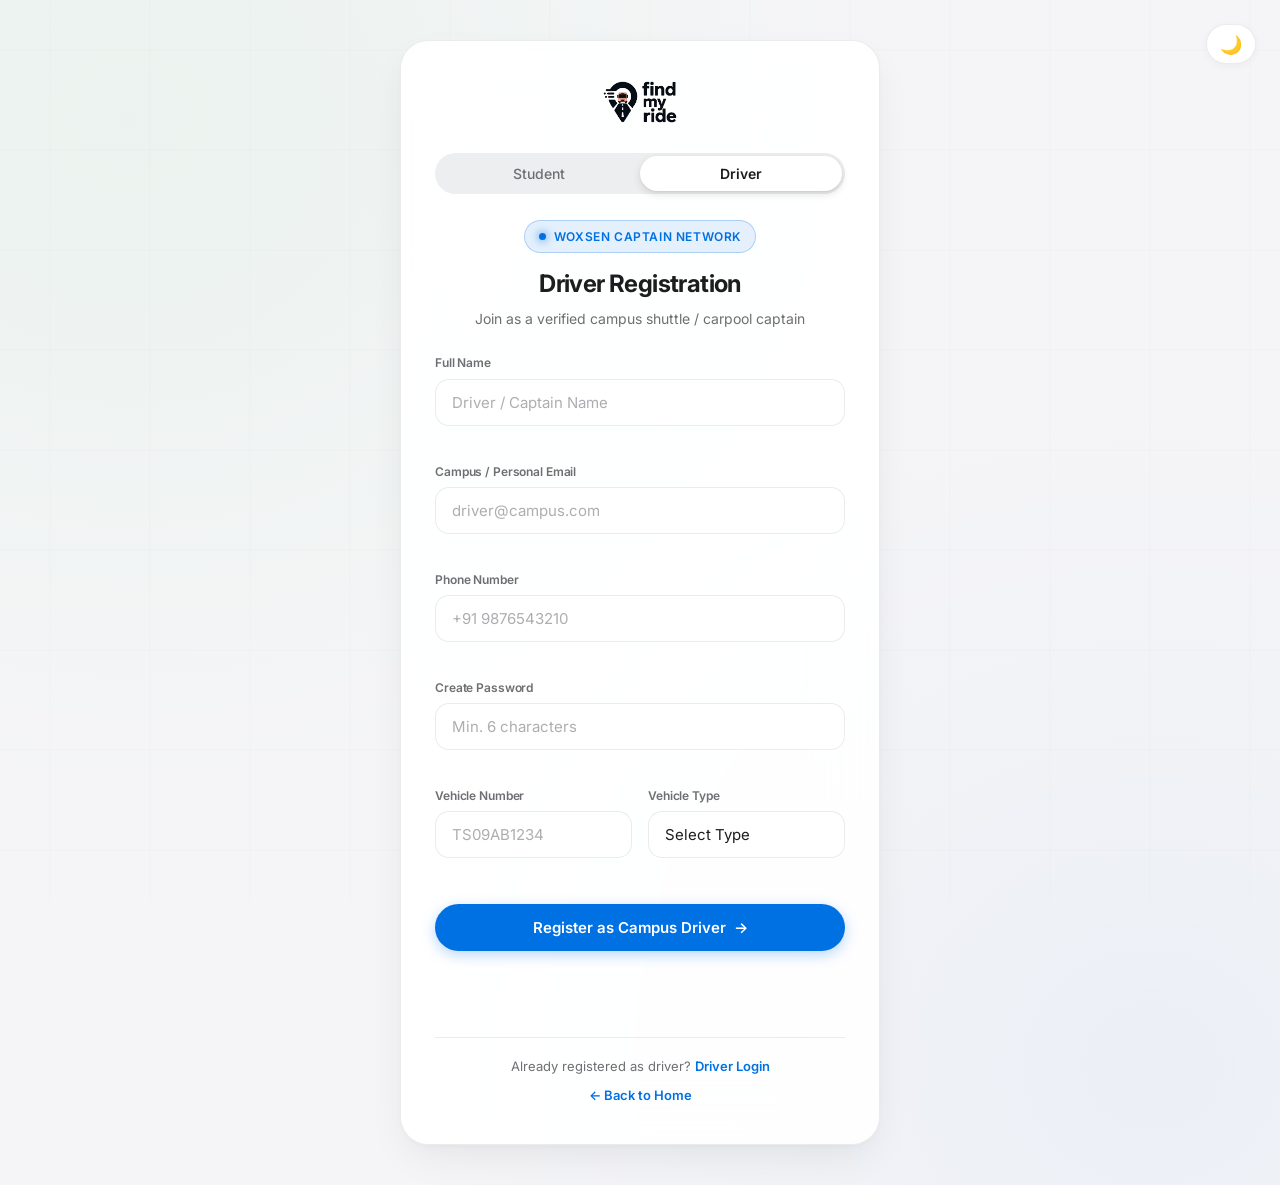
==== commit 9cd69c2a: "added adv feature and apple style" ====
--- a/frontend/driver-register.html
+++ b/frontend/driver-register.html
@@ -1,85 +1,12 @@
 <!DOCTYPE html>
 <html lang="en">
-
 <head>
     <meta charset="UTF-8">
-    <meta name="viewport" content="width=device-width, initial-scale=1.0">
+    <meta http-equiv="refresh" content="0; url=register.html?role=driver">
+    <script>window.location.href = "register.html?role=driver";</script>
     <title>Driver Registration — Find My Ride</title>
-    <link rel="stylesheet" href="css/style.css">
-    <link rel="icon" type="image/png" href="assets/logo-mark.png">
 </head>
-
 <body>
-
-    <div class="auth-container">
-        <div class="auth-card">
-
-            <div style="text-align: center; margin-bottom: 16px;">
-                <a href="index.html" title="Back to Home">
-                    <img src="assets/logo.png" alt="Find My Ride" style="height: 48px; width: auto; object-fit: contain;">
-                </a>
-            </div>
-            <h2>Driver Registration</h2>
-            <p class="subtitle">Join as a verified campus driver</p>
-
-            <form id="driverRegisterForm">
-                <div class="form-group">
-                    <label for="driverName">Full Name</label>
-                    <input type="text" id="driverName" placeholder="Driver Name" required autocomplete="name">
-                </div>
-
-                <div class="form-group">
-                    <label for="driverEmail">Email Address</label>
-                    <input type="email" id="driverEmail" placeholder="driver@campus.com" required autocomplete="email">
-                </div>
-
-                <div class="form-group">
-                    <label for="driverPhone">Phone Number</label>
-                    <input type="tel" id="driverPhone" placeholder="+91 9876543210" required autocomplete="tel">
-                </div>
-
-                <div class="form-group">
-                    <label for="driverPassword">Password</label>
-                    <input type="password" id="driverPassword" placeholder="Create password" required autocomplete="new-password">
-                </div>
-
-                <div class="input-row">
-                    <div class="form-group">
-                        <label for="vehicleNumber">Vehicle Number</label>
-                        <input type="text" id="vehicleNumber" placeholder="TS09AB1234" required>
-                    </div>
-
-                    <div class="form-group">
-                        <label for="vehicleType">Vehicle Type</label>
-                        <select id="vehicleType" required>
-                            <option value="">Select</option>
-                            <option value="Car">Car</option>
-                            <option value="Auto / Rickshaw">Auto / Rickshaw</option>
-                            <option value="Bike / Scooter">Bike / Scooter</option>
-                            <option value="Cab / SUV">Cab / SUV</option>
-                        </select>
-                    </div>
-                </div>
-
-                <button type="submit" style="margin-top: 10px;">
-                    Register as Driver
-                </button>
-            </form>
-
-            <div id="driverMessage" style="margin-top: 15px; font-weight: 600; font-size: 14px; text-align: center;"></div>
-
-            <div class="auth-links">
-                <p>Already registered? <a href="driver-login.html">Driver Login</a></p>
-                <p><a href="index.html">← Back to Home</a></p>
-            </div>
-
-        </div>
-    </div>
-
-    <script src="js/config.js"></script>
-    <script src="js/app.js"></script>
-    <script src="js/auth.js"></script>
-
+    <p>Redirecting to <a href="register.html?role=driver">Campus Registration Portal...</a></p>
 </body>
-
 </html>
